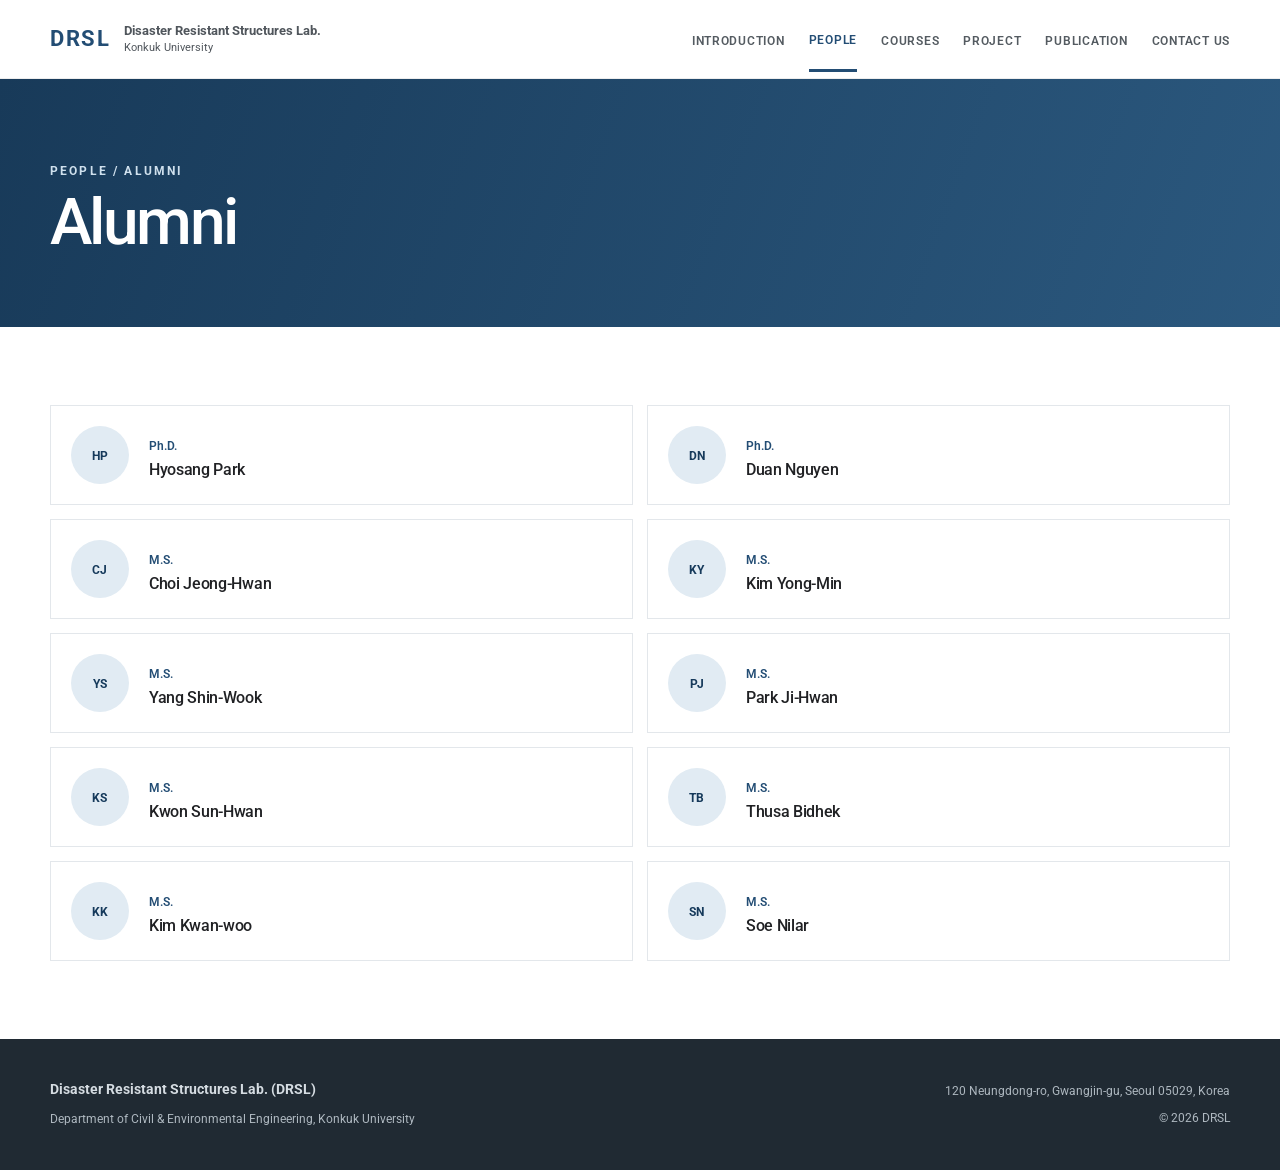
==== alumni.html @ 5cb022e9 "Add files via upload" ====
<!doctype html>
<html lang="en">
<head>
  <meta charset="utf-8">
  <meta name="viewport" content="width=device-width, initial-scale=1">
  <meta name="description" content="Disaster Resistant Structures Lab., Konkuk University">
  <title>Alumni | DRSL</title>
  <link rel="preconnect" href="https://fonts.googleapis.com">
  <link rel="preconnect" href="https://fonts.gstatic.com" crossorigin>
  <link href="https://fonts.googleapis.com/css2?family=Noto+Sans+KR:wght@400;500;600;700&family=Roboto:wght@400;500;700&display=swap" rel="stylesheet">
  <link rel="stylesheet" href="styles.css">
</head>
<body data-page="people">

<header class="site-header">
  <div class="header-inner">
    <a class="brand" href="index.html">
      <span class="brand-mark">DRSL</span>
      <span class="brand-copy">
        <strong>Disaster Resistant Structures Lab.</strong>
        <small>Konkuk University</small>
      </span>
    </a>
    <button class="nav-toggle" type="button" aria-expanded="false" aria-label="Toggle navigation">
      <span></span><span></span><span></span>
    </button>
    <nav class="site-nav">
      <a href="index.html" data-page="introduction">INTRODUCTION</a>
      <div class="nav-group">
        <a href="people.html" data-page="people">PEOPLE</a>
        <div class="dropdown">
          <a href="professor.html">Professor</a>
          <a href="lab-members.html">Lab Members</a>
          <a href="alumni.html">Alumni</a>
        </div>
      </div>
      <a href="courses.html" data-page="courses">COURSES</a>
      <a href="project.html" data-page="project">PROJECT</a>
      <a href="publication.html" data-page="publication">PUBLICATION</a>
      <a href="contact.html" data-page="contact">CONTACT US</a>
    </nav>
  </div>
</header>

<main>

<section class="subhero">
  <div class="container">
    <p class="eyebrow">PEOPLE / ALUMNI</p>
    <h1>Alumni</h1>
    
  </div>
</section>

<section class="section">
  <div class="container alumni-grid">
    
<article class="alumni-card">
  <div class="avatar">HP</div>
  <div><span>Ph.D.</span><h2>Hyosang Park</h2></div>
</article>
<article class="alumni-card">
  <div class="avatar">DN</div>
  <div><span>Ph.D.</span><h2>Duan Nguyen</h2></div>
</article>
<article class="alumni-card">
  <div class="avatar">CJ</div>
  <div><span>M.S.</span><h2>Choi Jeong-Hwan</h2></div>
</article>
<article class="alumni-card">
  <div class="avatar">KY</div>
  <div><span>M.S.</span><h2>Kim Yong-Min</h2></div>
</article>
<article class="alumni-card">
  <div class="avatar">YS</div>
  <div><span>M.S.</span><h2>Yang Shin-Wook</h2></div>
</article>
<article class="alumni-card">
  <div class="avatar">PJ</div>
  <div><span>M.S.</span><h2>Park Ji-Hwan</h2></div>
</article>
<article class="alumni-card">
  <div class="avatar">KS</div>
  <div><span>M.S.</span><h2>Kwon Sun-Hwan</h2></div>
</article>
<article class="alumni-card">
  <div class="avatar">TB</div>
  <div><span>M.S.</span><h2>Thusa Bidhek</h2></div>
</article>
<article class="alumni-card">
  <div class="avatar">KK</div>
  <div><span>M.S.</span><h2>Kim Kwan-woo</h2></div>
</article>
<article class="alumni-card">
  <div class="avatar">SN</div>
  <div><span>M.S.</span><h2>Soe Nilar</h2></div>
</article>
  </div>
</section>

</main>

<footer class="site-footer">
  <div class="container footer-grid">
    <div>
      <strong>Disaster Resistant Structures Lab. (DRSL)</strong>
      <p>Department of Civil &amp; Environmental Engineering, Konkuk University</p>
    </div>
    <div class="footer-right">
      <p>120 Neungdong-ro, Gwangjin-gu, Seoul 05029, Korea</p>
      <p>© <span id="year"></span> DRSL</p>
    </div>
  </div>
</footer>

<script src="script.js"></script>
</body>
</html>
---- styles.css ----
:root {
  --ink:#202124;
  --muted:#697077;
  --blue:#234d74;
  --blue2:#163a5b;
  --line:#e3e7eb;
  --soft:#f5f7f9;
  --paper:#fff;
  --max:1180px;
  --narrow:900px;
}
*{box-sizing:border-box}
html{scroll-behavior:smooth}
body{margin:0;font-family:Roboto,"Noto Sans KR",Arial,sans-serif;color:var(--ink);background:#fff;line-height:1.7;-webkit-font-smoothing:antialiased}
a{color:inherit;text-decoration:none}
img{max-width:100%;display:block}
.container{width:min(calc(100% - 40px),var(--max));margin:auto}
.content-narrow{max-width:var(--narrow)}
.site-header{position:sticky;top:0;z-index:50;background:rgba(255,255,255,.97);border-bottom:1px solid rgba(0,0,0,.07);backdrop-filter:blur(9px)}
.header-inner{width:min(calc(100% - 40px),var(--max));min-height:78px;margin:auto;display:flex;align-items:center;justify-content:space-between;gap:24px}
.brand{display:flex;align-items:center;gap:13px;min-width:190px}
.brand-mark{font-size:1.35rem;font-weight:700;letter-spacing:.08em;color:var(--blue)}
.brand-copy{display:flex;flex-direction:column;line-height:1.25;font-size:.72rem;color:#50565c}
.brand-copy strong{font-size:.8rem}
.brand-copy small{font-size:.69rem;margin-top:2px}
.site-nav{display:flex;align-items:center;gap:24px}
.site-nav>a,.nav-group>a{font-size:.77rem;font-weight:600;letter-spacing:.06em;color:#545b61;padding:29px 0 25px;position:relative;white-space:nowrap}
.site-nav>a:after,.nav-group>a:after{content:"";position:absolute;height:3px;background:var(--blue);left:0;right:0;bottom:0;transform:scaleX(0);transition:.18s}
.site-nav>a:hover:after,.nav-group>a:hover:after,.site-nav>a.active:after,.nav-group>a.active:after{transform:scaleX(1)}
.site-nav>a.active,.nav-group>a.active{color:var(--blue)}
.nav-group{position:relative}
.dropdown{position:absolute;top:68px;left:-20px;min-width:180px;background:#fff;border:1px solid var(--line);box-shadow:0 12px 28px rgba(0,0,0,.08);padding:8px;opacity:0;visibility:hidden;transform:translateY(-6px);transition:.18s}
.nav-group:hover .dropdown,.nav-group:focus-within .dropdown{opacity:1;visibility:visible;transform:none}
.dropdown a{display:block;padding:10px 12px;font-size:.85rem;color:#4f565c}
.dropdown a:hover{background:var(--soft);color:var(--blue)}
.nav-toggle{display:none;width:42px;height:42px;padding:9px;border:0;background:transparent}
.nav-toggle span{display:block;height:2px;background:#222;margin:5px 0}

.hero{min-height:480px;position:relative;display:grid;align-items:center;color:#fff;background:
linear-gradient(105deg,rgba(13,27,41,.91),rgba(13,27,41,.36)),
url("https://lh3.googleusercontent.com/sitesv/[base64]w1280") center/cover no-repeat}
.hero-inner{position:relative;z-index:2;padding:92px 0}
.eyebrow,.section-label{margin:0 0 10px;font-size:.75rem;font-weight:700;letter-spacing:.18em;color:var(--blue)}
.hero .eyebrow{color:#d9e7f4}
.hero h1{font-weight:500;font-size:clamp(2.4rem,5vw,4.6rem);line-height:1.1;letter-spacing:-.04em;margin:0;max-width:950px}
.hero-lead{max-width:700px;margin:22px 0 0;color:rgba(255,255,255,.86);font-size:1.05rem}

.subhero{background:linear-gradient(110deg,#183a59,#2b587e);color:#fff;padding:82px 0 72px}
.subhero .eyebrow{color:#cfe0ed}
.subhero h1{font-size:clamp(2.3rem,5vw,4.4rem);font-weight:500;letter-spacing:-.04em;line-height:1;margin:0}
.subhero-intro{max-width:760px;margin:20px 0 0;color:rgba(255,255,255,.82)}

.section{padding:78px 0}
.section.soft{background:var(--soft)}
.section h2{font-size:clamp(1.6rem,2.2vw,2.2rem);line-height:1.25;letter-spacing:-.02em;font-weight:500;margin:0 0 26px}
.section p{color:#42484e}
.visual-grid{display:grid;grid-template-columns:1fr 1fr;gap:22px;margin-top:48px}
.photo-panel{min-height:310px;margin:0;background:#ddd center/cover no-repeat;position:relative;overflow:hidden}
.photo-a{background-image:linear-gradient(rgba(0,0,0,.07),rgba(0,0,0,.2)),url("https://lh3.googleusercontent.com/sitesv/[base64]w1280")}
.photo-b{background-image:linear-gradient(rgba(0,0,0,.05),rgba(0,0,0,.2)),url("https://lh3.googleusercontent.com/sitesv/[base64]w1280")}
.photo-panel figcaption{position:absolute;left:18px;bottom:15px;color:#fff;font-size:.86rem;background:rgba(0,0,0,.48);padding:6px 10px}
.topic-list{border-top:1px solid var(--line)}
.topic-list article{display:grid;grid-template-columns:70px 1fr;gap:15px;padding:24px 0;border-bottom:1px solid var(--line)}
.topic-list article>span{font-size:.77rem;color:#9aa0a6}
.topic-list h3{font:600 1rem "Noto Sans KR",sans-serif;margin:0 0 2px}
.topic-list p{margin:0;color:var(--muted)}
.quick-grid{display:grid;grid-template-columns:repeat(3,1fr);gap:18px}
.quick-card{border:1px solid var(--line);padding:28px;min-height:170px;display:flex;flex-direction:column;transition:.2s}
.quick-card:hover{transform:translateY(-3px);box-shadow:0 12px 30px rgba(0,0,0,.07);border-color:#c9d3dc}
.quick-card span{color:var(--muted);font-size:.82rem}
.quick-card strong{font-size:1.25rem;margin-top:9px}
.quick-card b{margin-top:auto;color:var(--blue);font-size:1.2rem}

.card-grid{display:grid;gap:22px}.card-grid.three{grid-template-columns:repeat(3,1fr)}
.person-nav-card{border:1px solid var(--line);padding:34px;min-height:360px}
.person-nav-card h2{margin-top:25px;margin-bottom:8px}.person-nav-card p{color:var(--muted)}
.person-nav-card span{display:block;margin-top:30px;color:var(--blue);font-weight:500}
.avatar{width:76px;height:76px;border-radius:50%;display:grid;place-items:center;background:#e1ebf3;color:var(--blue2);font-weight:700;font-size:1.05rem;letter-spacing:.03em}
.avatar.large{width:110px;height:110px;font-size:1.3rem}.avatar.xl{width:170px;height:170px;font-size:2rem;margin-bottom:25px}

.profile-layout{display:grid;grid-template-columns:350px 1fr;gap:70px;align-items:start}
.profile-card{position:sticky;top:110px}.profile-card h2{margin-bottom:8px}.profile-card p{color:var(--muted)}
.contact-list{margin:28px 0 0}.contact-list div{padding:11px 0;border-top:1px solid var(--line)}.contact-list dt{font-size:.72rem;text-transform:uppercase;letter-spacing:.08em;color:var(--muted)}.contact-list dd{margin:3px 0 0}.contact-list a{color:var(--blue)}
.content-block{margin-bottom:55px}.timeline,.clean-list{padding:0;margin:0;list-style:none}.timeline li{display:grid;grid-template-columns:135px 1fr;gap:20px;padding:14px 0;border-bottom:1px solid var(--line)}.timeline strong{font-size:.88rem;color:var(--blue)}
.clean-list li{padding:10px 0 10px 18px;position:relative;border-bottom:1px solid var(--line)}.clean-list li:before{content:"";width:5px;height:5px;border-radius:50%;background:var(--blue);position:absolute;left:0;top:21px}.clean-list.large li{padding-top:16px;padding-bottom:16px}

.member-grid{display:grid;grid-template-columns:repeat(3,1fr);gap:18px}
.member-card{border:1px solid var(--line);padding:27px;min-height:225px}.member-role{font-size:.76rem;text-transform:uppercase;letter-spacing:.07em;color:var(--blue)!important;margin:20px 0 4px}.member-card h2{font-size:1.15rem;margin:0 0 9px}.member-card a{font-size:.87rem;color:var(--muted);overflow-wrap:anywhere}
.staff-box{margin-top:50px;padding-top:35px;border-top:1px solid var(--line)}
.alumni-grid{display:grid;grid-template-columns:repeat(2,1fr);gap:14px}
.alumni-card{display:flex;align-items:center;gap:20px;border:1px solid var(--line);padding:20px}.alumni-card .avatar{width:58px;height:58px;font-size:.78rem}.alumni-card span{font-size:.76rem;color:var(--blue);font-weight:600}.alumni-card h2{font-size:1rem;margin:2px 0 0}

.two-col{display:grid;grid-template-columns:1fr 1fr;gap:25px}.course-box{border:1px solid var(--line);padding:38px}.big-number{display:block;color:#b8c4ce;font-size:2.6rem;line-height:1;margin-bottom:28px;font-weight:300}
.project-list{border-top:1px solid var(--line)}.project-list article{display:grid;grid-template-columns:150px 1fr;gap:28px;padding:22px 0;border-bottom:1px solid var(--line)}.project-list span{font-size:.82rem;color:var(--blue);font-weight:600}.project-list h3{font-size:1rem;font-weight:500;margin:0;line-height:1.6}.note{margin-top:28px;padding:18px 20px;background:#fff;border-left:3px solid var(--blue);font-size:.9rem}

.pub-toolbar{display:flex;justify-content:space-between;align-items:flex-end;gap:30px;margin-bottom:32px}.pub-toolbar h2{margin-bottom:0}
.search-box{display:flex;flex-direction:column;gap:6px;min-width:330px}.search-box span{font-size:.72rem;letter-spacing:.08em;text-transform:uppercase;color:var(--muted)}.search-box input{font:inherit;border:1px solid #cdd3d9;padding:11px 12px;outline:none}.search-box input:focus{border-color:var(--blue);box-shadow:0 0 0 2px rgba(35,77,116,.08)}
.publication-item{display:grid;grid-template-columns:75px 1fr;gap:22px;padding:23px 0;border-top:1px solid var(--line)}.publication-item:last-child{border-bottom:1px solid var(--line)}.publication-year{font-weight:600;color:var(--blue)}.publication-item p{margin:0}.data-note{margin-top:42px;background:var(--soft);padding:25px}.data-note h3{margin:0 0 7px}.data-note p{margin:0}.data-note code{background:#e9edf0;padding:2px 5px}

.contact-layout{display:grid;grid-template-columns:.85fr 1.15fr;gap:60px}.roomy div{padding:15px 0}.recruit-box{margin-top:30px;padding:22px;background:var(--soft);border-left:3px solid var(--blue)}.recruit-box p{margin-bottom:0}.map-card{min-height:500px;background:var(--soft)}.map-card iframe{width:100%;height:100%;min-height:500px;border:0}

.site-footer{background:#202a33;color:#d5dce2;padding:36px 0}.footer-grid{display:flex;justify-content:space-between;gap:30px}.site-footer strong{font-size:.9rem}.site-footer p{font-size:.78rem;color:#aeb8c0;margin:5px 0}.footer-right{text-align:right}

@media(max-width:980px){
  .brand-copy{display:none}.site-nav{gap:15px}.site-nav>a,.nav-group>a{font-size:.7rem}
  .profile-layout{grid-template-columns:290px 1fr;gap:40px}
}
@media(max-width:820px){
  .nav-toggle{display:block}.site-nav{display:none;position:absolute;top:78px;left:0;right:0;background:#fff;border-bottom:1px solid var(--line);padding:10px 20px 20px;flex-direction:column;align-items:stretch;gap:0}.site-nav.open{display:flex}
  .site-nav>a,.nav-group>a{display:block;padding:12px 0;font-size:.78rem}.site-nav>a:after,.nav-group>a:after{bottom:4px}.nav-group{width:100%}.dropdown{position:static;opacity:1;visibility:visible;transform:none;box-shadow:none;border:0;border-left:2px solid var(--line);margin:0 0 6px 6px;padding:2px 0 2px 10px}
  .hero{min-height:400px}.visual-grid,.card-grid.three,.quick-grid,.member-grid,.two-col,.contact-layout{grid-template-columns:1fr}.profile-layout{grid-template-columns:1fr}.profile-card{position:static}.alumni-grid{grid-template-columns:1fr}.pub-toolbar{align-items:stretch;flex-direction:column}.search-box{min-width:0}.map-card,.map-card iframe{min-height:380px}
}
@media(max-width:540px){
  .container,.header-inner{width:min(calc(100% - 28px),var(--max))}.section{padding:58px 0}.subhero{padding:60px 0 52px}.hero-inner{padding:70px 0}.hero h1 br{display:none}
  .timeline li,.project-list article,.publication-item{grid-template-columns:1fr;gap:5px}.visual-grid{gap:12px}.photo-panel{min-height:230px}.footer-grid{flex-direction:column}.footer-right{text-align:left}.person-nav-card{min-height:0}
}
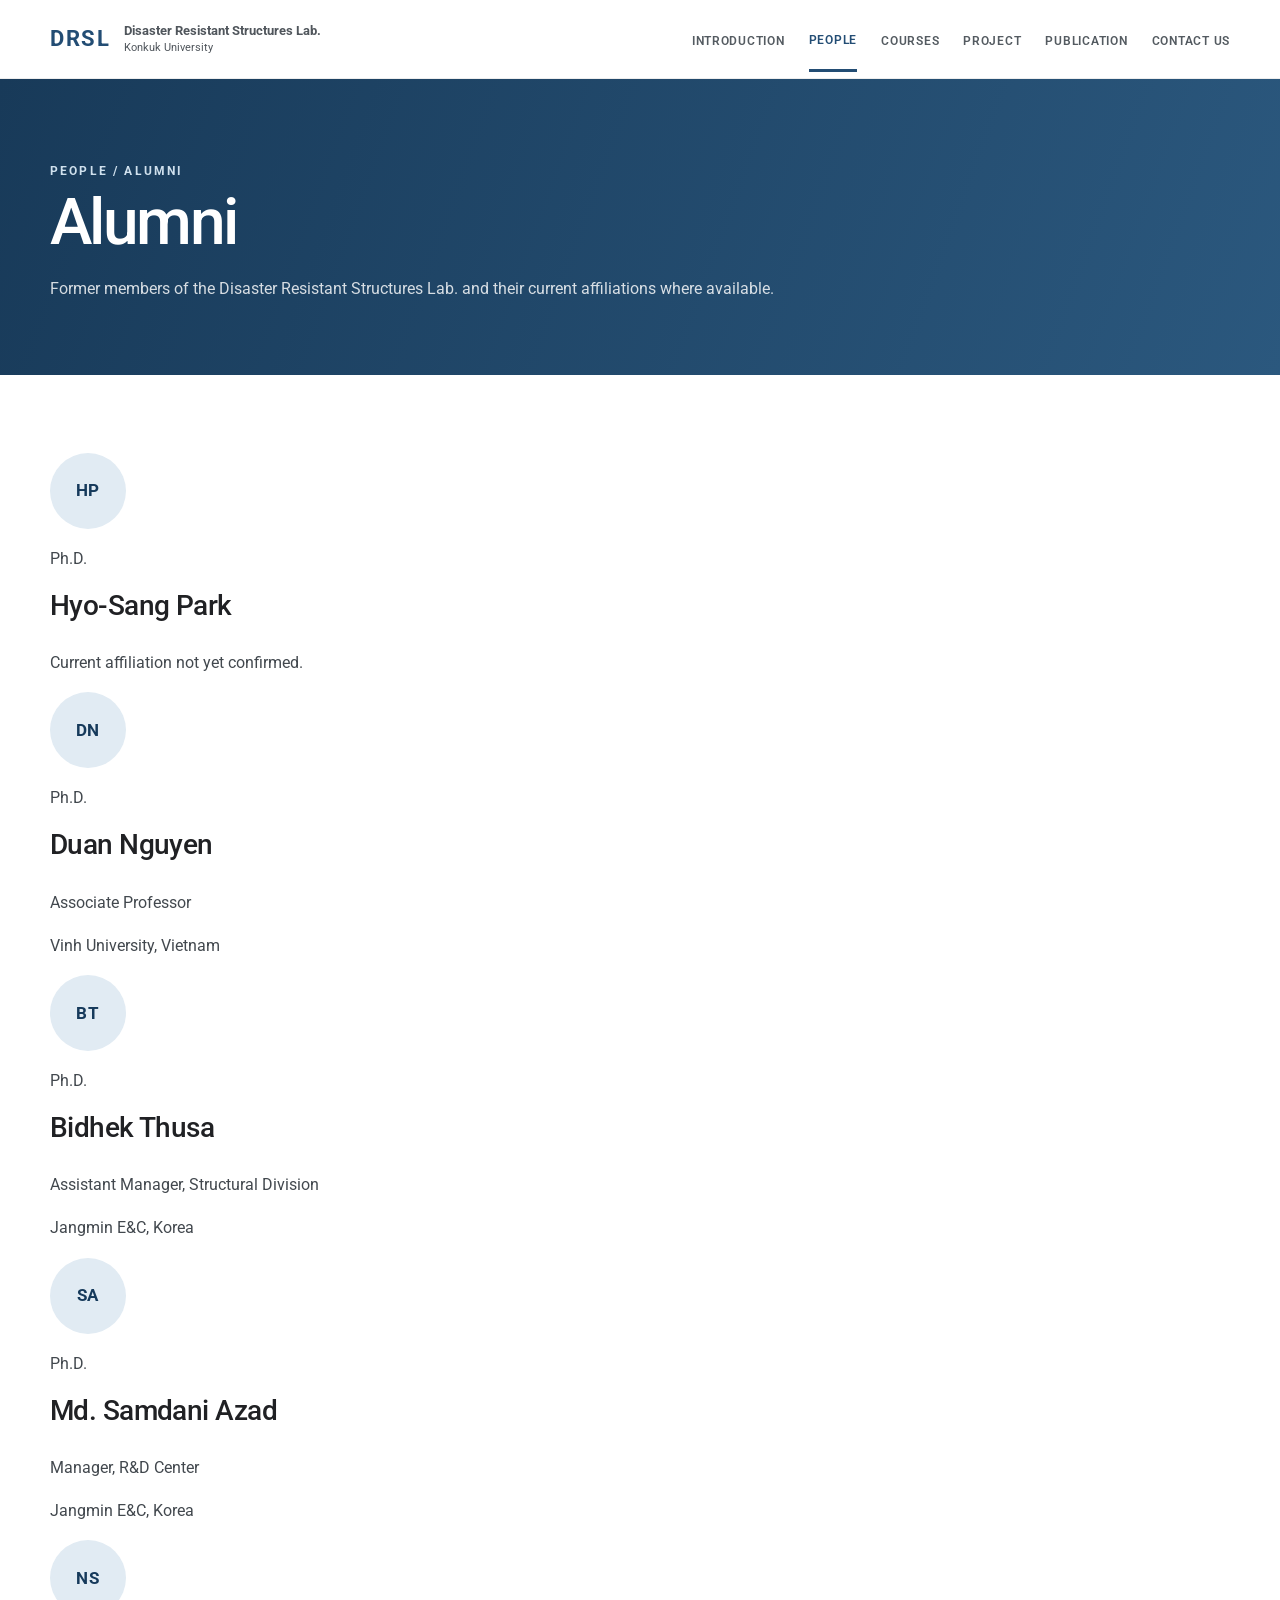
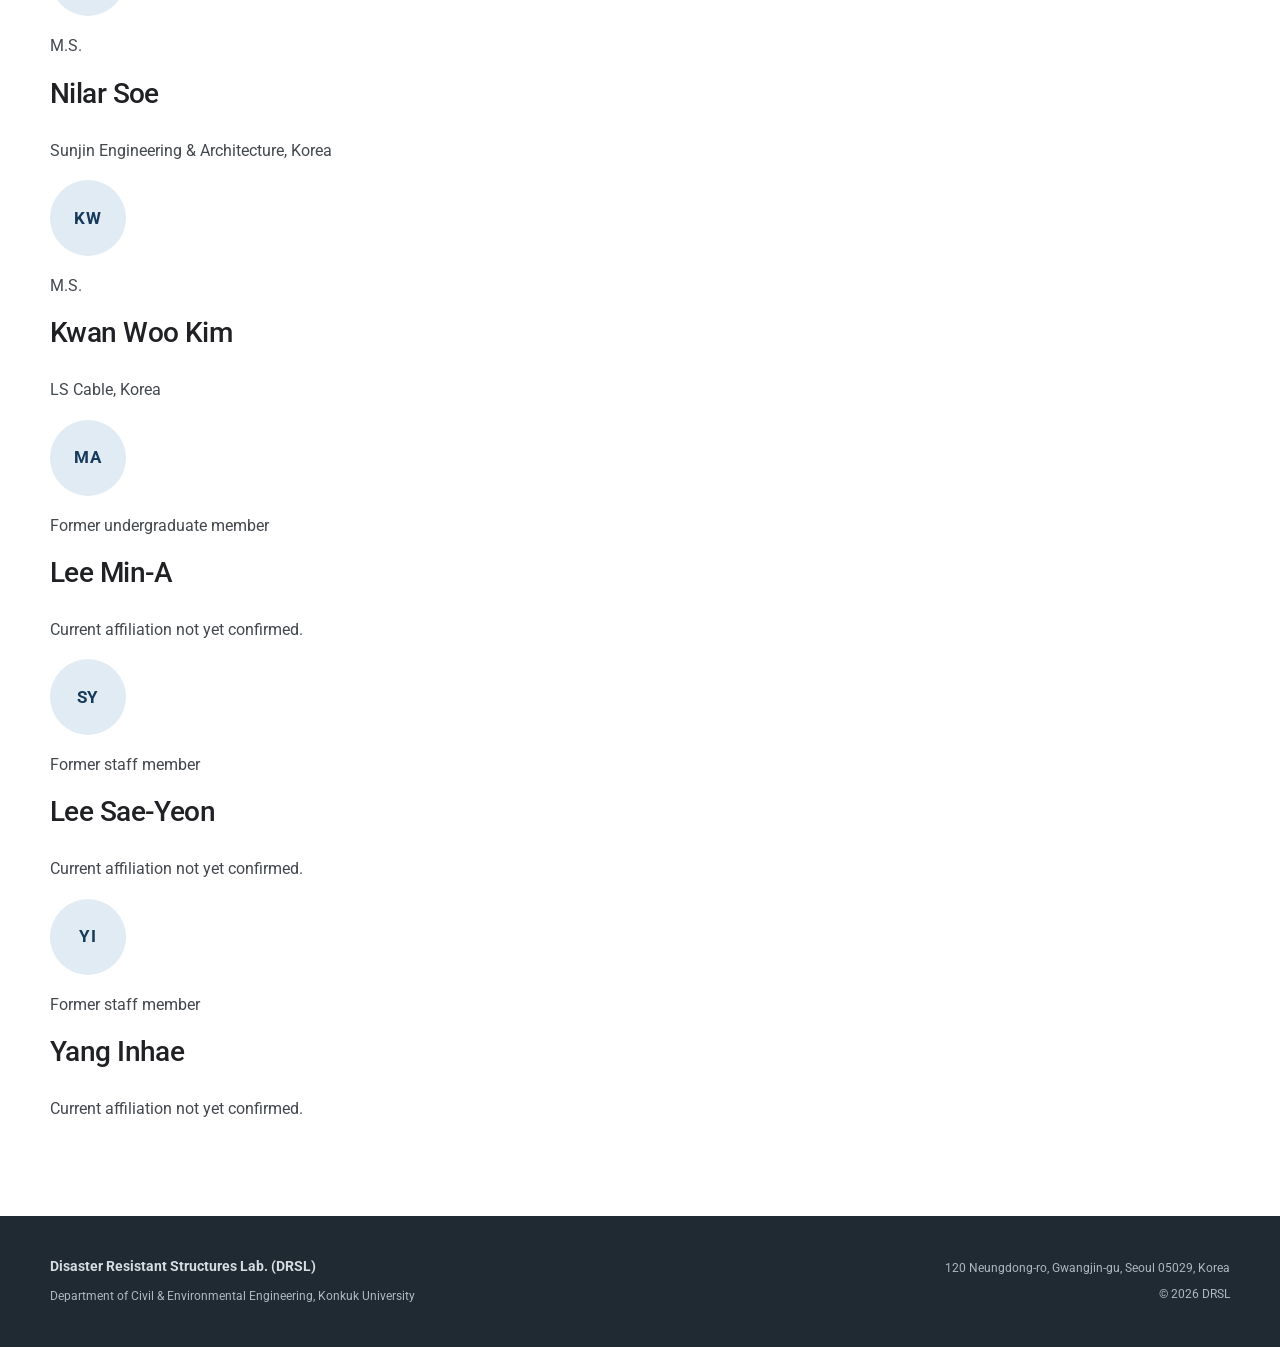
==== commit 58c08480: "Add files via upload" ====
--- a/alumni.html
+++ b/alumni.html
@@ -48,53 +48,97 @@
   <div class="container">
     <p class="eyebrow">PEOPLE / ALUMNI</p>
     <h1>Alumni</h1>
-    
+    <p class="subhero-intro">Former members of the Disaster Resistant Structures Lab. and their current affiliations where available.</p>
   </div>
 </section>
 
 <section class="section">
-  <div class="container alumni-grid">
-    
-<article class="alumni-card">
-  <div class="avatar">HP</div>
-  <div><span>Ph.D.</span><h2>Hyosang Park</h2></div>
-</article>
-<article class="alumni-card">
-  <div class="avatar">DN</div>
-  <div><span>Ph.D.</span><h2>Duan Nguyen</h2></div>
-</article>
-<article class="alumni-card">
-  <div class="avatar">CJ</div>
-  <div><span>M.S.</span><h2>Choi Jeong-Hwan</h2></div>
-</article>
-<article class="alumni-card">
-  <div class="avatar">KY</div>
-  <div><span>M.S.</span><h2>Kim Yong-Min</h2></div>
-</article>
-<article class="alumni-card">
-  <div class="avatar">YS</div>
-  <div><span>M.S.</span><h2>Yang Shin-Wook</h2></div>
-</article>
-<article class="alumni-card">
-  <div class="avatar">PJ</div>
-  <div><span>M.S.</span><h2>Park Ji-Hwan</h2></div>
-</article>
-<article class="alumni-card">
-  <div class="avatar">KS</div>
-  <div><span>M.S.</span><h2>Kwon Sun-Hwan</h2></div>
-</article>
-<article class="alumni-card">
-  <div class="avatar">TB</div>
-  <div><span>M.S.</span><h2>Thusa Bidhek</h2></div>
-</article>
-<article class="alumni-card">
-  <div class="avatar">KK</div>
-  <div><span>M.S.</span><h2>Kim Kwan-woo</h2></div>
-</article>
-<article class="alumni-card">
-  <div class="avatar">SN</div>
-  <div><span>M.S.</span><h2>Soe Nilar</h2></div>
-</article>
+  <div class="container alumni-profile-grid">
+
+    <article class="alumni-profile-card">
+      <div class="avatar">HP</div>
+      <div>
+        <p class="alumni-degree">Ph.D.</p>
+        <h2>Hyo-Sang Park</h2>
+        <p class="alumni-affiliation">Current affiliation not yet confirmed.</p>
+      </div>
+    </article>
+
+    <article class="alumni-profile-card">
+      <div class="avatar">DN</div>
+      <div>
+        <p class="alumni-degree">Ph.D.</p>
+        <h2>Duan Nguyen</h2>
+        <p class="alumni-position">Associate Professor</p>
+        <p class="alumni-affiliation">Vinh University, Vietnam</p>
+      </div>
+    </article>
+
+    <article class="alumni-profile-card">
+      <div class="avatar">BT</div>
+      <div>
+        <p class="alumni-degree">Ph.D.</p>
+        <h2>Bidhek Thusa</h2>
+        <p class="alumni-position">Assistant Manager, Structural Division</p>
+        <p class="alumni-affiliation">Jangmin E&amp;C, Korea</p>
+      </div>
+    </article>
+
+    <article class="alumni-profile-card">
+      <div class="avatar">SA</div>
+      <div>
+        <p class="alumni-degree">Ph.D.</p>
+        <h2>Md. Samdani Azad</h2>
+        <p class="alumni-position">Manager, R&amp;D Center</p>
+        <p class="alumni-affiliation">Jangmin E&amp;C, Korea</p>
+      </div>
+    </article>
+
+    <article class="alumni-profile-card">
+      <div class="avatar">NS</div>
+      <div>
+        <p class="alumni-degree">M.S.</p>
+        <h2>Nilar Soe</h2>
+        <p class="alumni-affiliation">Sunjin Engineering &amp; Architecture, Korea</p>
+      </div>
+    </article>
+
+    <article class="alumni-profile-card">
+      <div class="avatar">KW</div>
+      <div>
+        <p class="alumni-degree">M.S.</p>
+        <h2>Kwan Woo Kim</h2>
+        <p class="alumni-affiliation">LS Cable, Korea</p>
+      </div>
+    </article>
+
+    <article class="alumni-profile-card">
+      <div class="avatar">MA</div>
+      <div>
+        <p class="alumni-degree">Former undergraduate member</p>
+        <h2>Lee Min-A</h2>
+        <p class="alumni-affiliation">Current affiliation not yet confirmed.</p>
+      </div>
+    </article>
+
+    <article class="alumni-profile-card">
+      <div class="avatar">SY</div>
+      <div>
+        <p class="alumni-degree">Former staff member</p>
+        <h2>Lee Sae-Yeon</h2>
+        <p class="alumni-affiliation">Current affiliation not yet confirmed.</p>
+      </div>
+    </article>
+
+    <article class="alumni-profile-card">
+      <div class="avatar">YI</div>
+      <div>
+        <p class="alumni-degree">Former staff member</p>
+        <h2>Yang Inhae</h2>
+        <p class="alumni-affiliation">Current affiliation not yet confirmed.</p>
+      </div>
+    </article>
+
   </div>
 </section>
 
--- a/styles.css
+++ b/styles.css
@@ -115,3 +115,18 @@
   .container,.header-inner{width:min(calc(100% - 28px),var(--max))}.section{padding:58px 0}.subhero{padding:60px 0 52px}.hero-inner{padding:70px 0}.hero h1 br{display:none}
   .timeline li,.project-list article,.publication-item{grid-template-columns:1fr;gap:5px}.visual-grid{gap:12px}.photo-panel{min-height:230px}.footer-grid{flex-direction:column}.footer-right{text-align:left}.person-nav-card{min-height:0}
 }
+
+
+.completed-project-list{border-top:1px solid var(--line)}
+.completed-project{display:grid;grid-template-columns:145px 1fr;gap:28px;padding:24px 0;border-bottom:1px solid var(--line)}
+.project-date{font-size:.82rem;font-weight:600;color:var(--blue);padding-top:2px}
+.project-copy h3{font:600 1rem "Noto Sans KR",sans-serif;line-height:1.55;margin:0 0 5px}
+.project-copy p{margin:0}
+.project-en{font-size:.95rem;color:#3f464d!important}
+.project-agency{font-size:.86rem;color:var(--muted)!important;margin-top:5px!important}
+.detail-link{display:inline-block;margin-top:8px;font-size:.82rem;font-weight:600;color:var(--blue);border-bottom:1px solid rgba(35,77,116,.35)}
+.detail-link:hover{border-bottom-color:var(--blue)}
+@media(max-width:540px){.completed-project{grid-template-columns:1fr;gap:6px}}
+
+.publication-link{display:inline-block;margin-top:8px;font-size:.78rem;font-weight:600;letter-spacing:.03em;color:var(--blue);border-bottom:1px solid rgba(35,77,116,.35)}
+.publication-link:hover{border-bottom-color:var(--blue)}
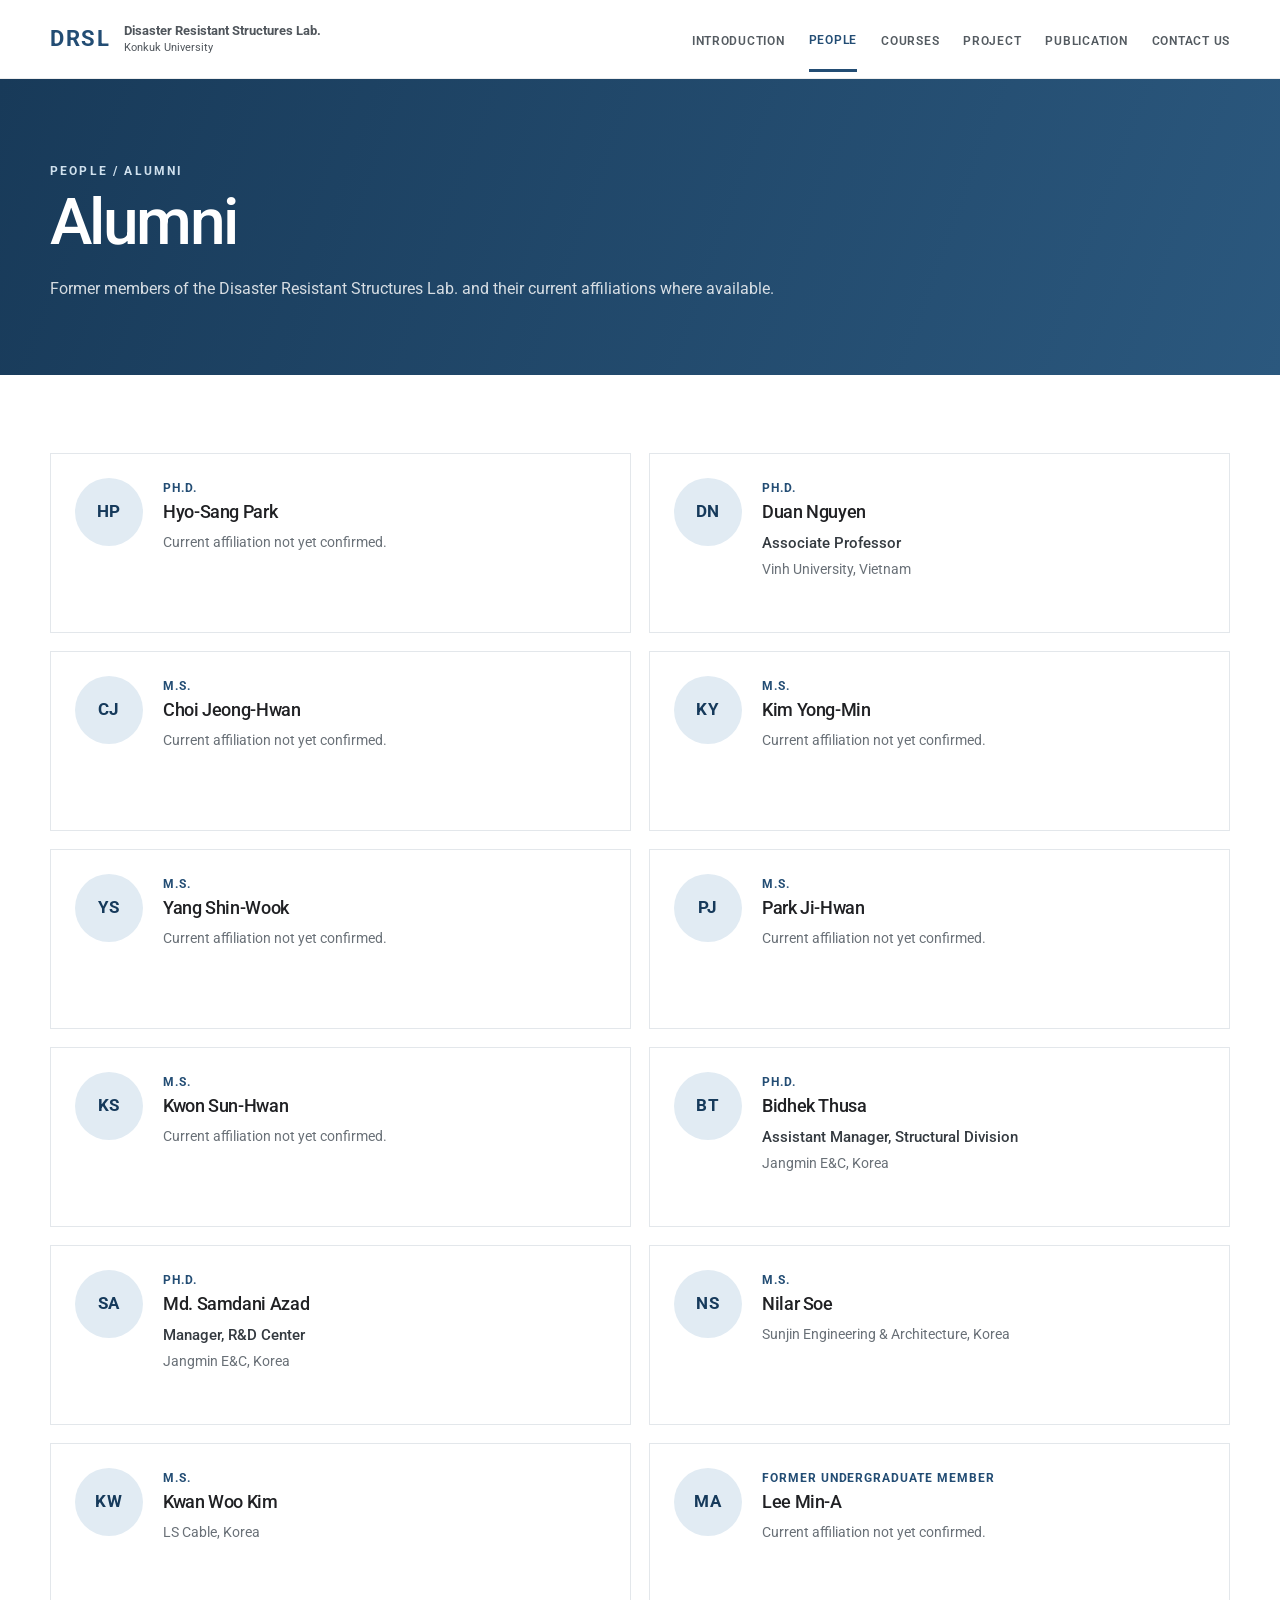
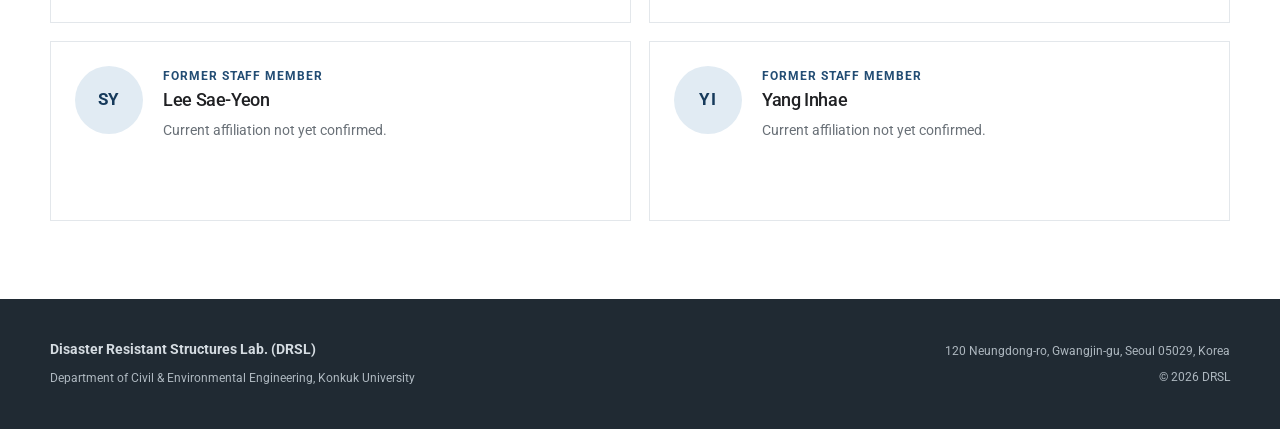
==== commit 29a29686: "Add files via upload" ====
--- a/alumni.html
+++ b/alumni.html
@@ -75,6 +75,52 @@
     </article>
 
     <article class="alumni-profile-card">
+      <div class="avatar">CJ</div>
+      <div>
+        <p class="alumni-degree">M.S.</p>
+        <h2>Choi Jeong-Hwan</h2>
+        <p class="alumni-affiliation">Current affiliation not yet confirmed.</p>
+      </div>
+    </article>
+
+    <article class="alumni-profile-card">
+      <div class="avatar">KY</div>
+      <div>
+        <p class="alumni-degree">M.S.</p>
+        <h2>Kim Yong-Min</h2>
+        <p class="alumni-affiliation">Current affiliation not yet confirmed.</p>
+      </div>
+    </article>
+
+    <article class="alumni-profile-card">
+      <div class="avatar">YS</div>
+      <div>
+        <p class="alumni-degree">M.S.</p>
+        <h2>Yang Shin-Wook</h2>
+        <p class="alumni-affiliation">Current affiliation not yet confirmed.</p>
+      </div>
+    </article>
+
+    <article class="alumni-profile-card">
+      <div class="avatar">PJ</div>
+      <div>
+        <p class="alumni-degree">M.S.</p>
+        <h2>Park Ji-Hwan</h2>
+        <p class="alumni-affiliation">Current affiliation not yet confirmed.</p>
+      </div>
+    </article>
+
+    <article class="alumni-profile-card">
+      <div class="avatar">KS</div>
+      <div>
+        <p class="alumni-degree">M.S.</p>
+        <h2>Kwon Sun-Hwan</h2>
+        <p class="alumni-affiliation">Current affiliation not yet confirmed.</p>
+      </div>
+    </article>
+
+
+    <article class="alumni-profile-card">
       <div class="avatar">BT</div>
       <div>
         <p class="alumni-degree">Ph.D.</p>
--- a/styles.css
+++ b/styles.css
@@ -117,16 +117,13 @@
 }
 
 
-.completed-project-list{border-top:1px solid var(--line)}
-.completed-project{display:grid;grid-template-columns:145px 1fr;gap:28px;padding:24px 0;border-bottom:1px solid var(--line)}
-.project-date{font-size:.82rem;font-weight:600;color:var(--blue);padding-top:2px}
-.project-copy h3{font:600 1rem "Noto Sans KR",sans-serif;line-height:1.55;margin:0 0 5px}
-.project-copy p{margin:0}
-.project-en{font-size:.95rem;color:#3f464d!important}
-.project-agency{font-size:.86rem;color:var(--muted)!important;margin-top:5px!important}
-.detail-link{display:inline-block;margin-top:8px;font-size:.82rem;font-weight:600;color:var(--blue);border-bottom:1px solid rgba(35,77,116,.35)}
-.detail-link:hover{border-bottom-color:var(--blue)}
-@media(max-width:540px){.completed-project{grid-template-columns:1fr;gap:6px}}
-
-.publication-link{display:inline-block;margin-top:8px;font-size:.78rem;font-weight:600;letter-spacing:.03em;color:var(--blue);border-bottom:1px solid rgba(35,77,116,.35)}
-.publication-link:hover{border-bottom-color:var(--blue)}
+.alumni-profile-grid{display:grid;grid-template-columns:repeat(2,minmax(0,1fr));gap:18px}
+.alumni-profile-card{display:flex;gap:20px;align-items:flex-start;border:1px solid var(--line);padding:24px;min-height:180px}
+.alumni-profile-card .avatar{flex:0 0 auto;width:68px;height:68px}
+.alumni-profile-card h2{font-size:1.12rem;margin:3px 0 8px}
+.alumni-degree{margin:0!important;font-size:.74rem!important;font-weight:700;letter-spacing:.08em;text-transform:uppercase;color:var(--blue)!important}
+.alumni-position{margin:0!important;font-size:.92rem!important;font-weight:500;color:#343a40!important}
+.alumni-affiliation{margin:2px 0 0!important;font-size:.9rem!important;color:var(--muted)!important}
+.empty-state{padding:34px;border:1px solid var(--line);background:var(--soft)}
+.empty-state h2{margin-bottom:10px}
+@media(max-width:760px){.alumni-profile-grid{grid-template-columns:1fr}}
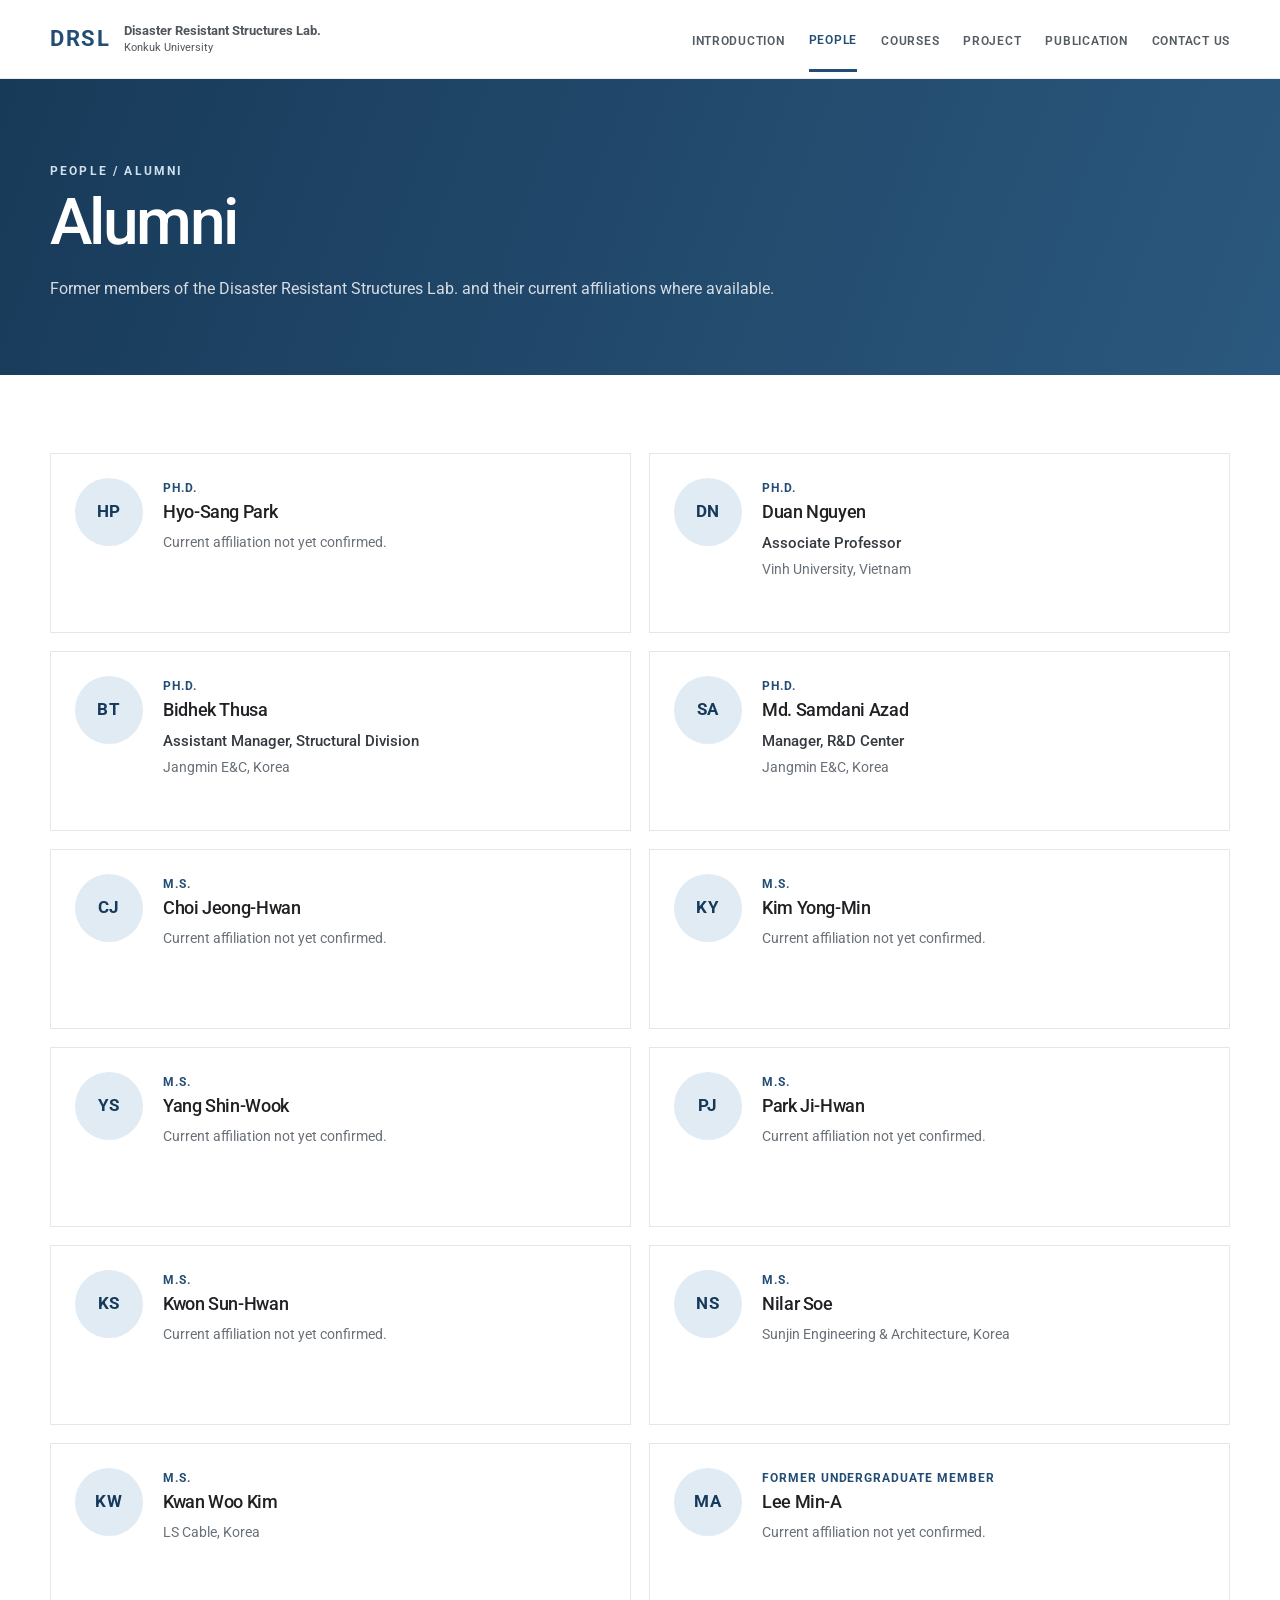
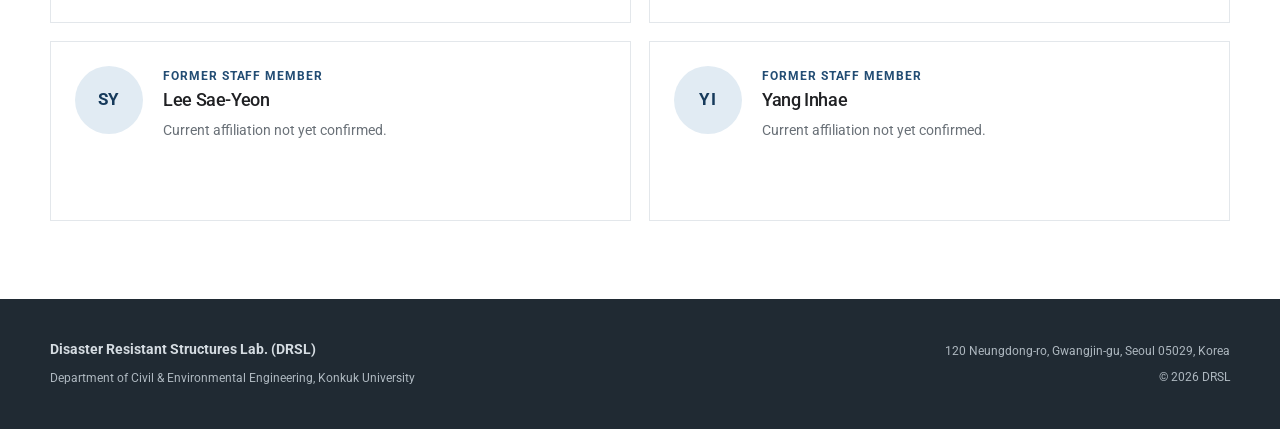
==== commit 2e0abd99: "Add files via upload" ====
--- a/alumni.html
+++ b/alumni.html
@@ -55,7 +55,7 @@
 <section class="section">
   <div class="container alumni-profile-grid">
 
-    <article class="alumni-profile-card">
+<article class="alumni-profile-card">
       <div class="avatar">HP</div>
       <div>
         <p class="alumni-degree">Ph.D.</p>
@@ -64,7 +64,7 @@
       </div>
     </article>
 
-    <article class="alumni-profile-card">
+<article class="alumni-profile-card">
       <div class="avatar">DN</div>
       <div>
         <p class="alumni-degree">Ph.D.</p>
@@ -74,53 +74,7 @@
       </div>
     </article>
 
-    <article class="alumni-profile-card">
-      <div class="avatar">CJ</div>
-      <div>
-        <p class="alumni-degree">M.S.</p>
-        <h2>Choi Jeong-Hwan</h2>
-        <p class="alumni-affiliation">Current affiliation not yet confirmed.</p>
-      </div>
-    </article>
-
-    <article class="alumni-profile-card">
-      <div class="avatar">KY</div>
-      <div>
-        <p class="alumni-degree">M.S.</p>
-        <h2>Kim Yong-Min</h2>
-        <p class="alumni-affiliation">Current affiliation not yet confirmed.</p>
-      </div>
-    </article>
-
-    <article class="alumni-profile-card">
-      <div class="avatar">YS</div>
-      <div>
-        <p class="alumni-degree">M.S.</p>
-        <h2>Yang Shin-Wook</h2>
-        <p class="alumni-affiliation">Current affiliation not yet confirmed.</p>
-      </div>
-    </article>
-
-    <article class="alumni-profile-card">
-      <div class="avatar">PJ</div>
-      <div>
-        <p class="alumni-degree">M.S.</p>
-        <h2>Park Ji-Hwan</h2>
-        <p class="alumni-affiliation">Current affiliation not yet confirmed.</p>
-      </div>
-    </article>
-
-    <article class="alumni-profile-card">
-      <div class="avatar">KS</div>
-      <div>
-        <p class="alumni-degree">M.S.</p>
-        <h2>Kwon Sun-Hwan</h2>
-        <p class="alumni-affiliation">Current affiliation not yet confirmed.</p>
-      </div>
-    </article>
-
-
-    <article class="alumni-profile-card">
+<article class="alumni-profile-card">
       <div class="avatar">BT</div>
       <div>
         <p class="alumni-degree">Ph.D.</p>
@@ -130,7 +84,7 @@
       </div>
     </article>
 
-    <article class="alumni-profile-card">
+<article class="alumni-profile-card">
       <div class="avatar">SA</div>
       <div>
         <p class="alumni-degree">Ph.D.</p>
@@ -140,7 +94,52 @@
       </div>
     </article>
 
-    <article class="alumni-profile-card">
+<article class="alumni-profile-card">
+      <div class="avatar">CJ</div>
+      <div>
+        <p class="alumni-degree">M.S.</p>
+        <h2>Choi Jeong-Hwan</h2>
+        <p class="alumni-affiliation">Current affiliation not yet confirmed.</p>
+      </div>
+    </article>
+
+<article class="alumni-profile-card">
+      <div class="avatar">KY</div>
+      <div>
+        <p class="alumni-degree">M.S.</p>
+        <h2>Kim Yong-Min</h2>
+        <p class="alumni-affiliation">Current affiliation not yet confirmed.</p>
+      </div>
+    </article>
+
+<article class="alumni-profile-card">
+      <div class="avatar">YS</div>
+      <div>
+        <p class="alumni-degree">M.S.</p>
+        <h2>Yang Shin-Wook</h2>
+        <p class="alumni-affiliation">Current affiliation not yet confirmed.</p>
+      </div>
+    </article>
+
+<article class="alumni-profile-card">
+      <div class="avatar">PJ</div>
+      <div>
+        <p class="alumni-degree">M.S.</p>
+        <h2>Park Ji-Hwan</h2>
+        <p class="alumni-affiliation">Current affiliation not yet confirmed.</p>
+      </div>
+    </article>
+
+<article class="alumni-profile-card">
+      <div class="avatar">KS</div>
+      <div>
+        <p class="alumni-degree">M.S.</p>
+        <h2>Kwon Sun-Hwan</h2>
+        <p class="alumni-affiliation">Current affiliation not yet confirmed.</p>
+      </div>
+    </article>
+
+<article class="alumni-profile-card">
       <div class="avatar">NS</div>
       <div>
         <p class="alumni-degree">M.S.</p>
@@ -149,7 +148,7 @@
       </div>
     </article>
 
-    <article class="alumni-profile-card">
+<article class="alumni-profile-card">
       <div class="avatar">KW</div>
       <div>
         <p class="alumni-degree">M.S.</p>
@@ -158,7 +157,7 @@
       </div>
     </article>
 
-    <article class="alumni-profile-card">
+<article class="alumni-profile-card">
       <div class="avatar">MA</div>
       <div>
         <p class="alumni-degree">Former undergraduate member</p>
@@ -167,7 +166,7 @@
       </div>
     </article>
 
-    <article class="alumni-profile-card">
+<article class="alumni-profile-card">
       <div class="avatar">SY</div>
       <div>
         <p class="alumni-degree">Former staff member</p>
@@ -176,7 +175,7 @@
       </div>
     </article>
 
-    <article class="alumni-profile-card">
+<article class="alumni-profile-card">
       <div class="avatar">YI</div>
       <div>
         <p class="alumni-degree">Former staff member</p>
@@ -184,6 +183,7 @@
         <p class="alumni-affiliation">Current affiliation not yet confirmed.</p>
       </div>
     </article>
+
 
   </div>
 </section>
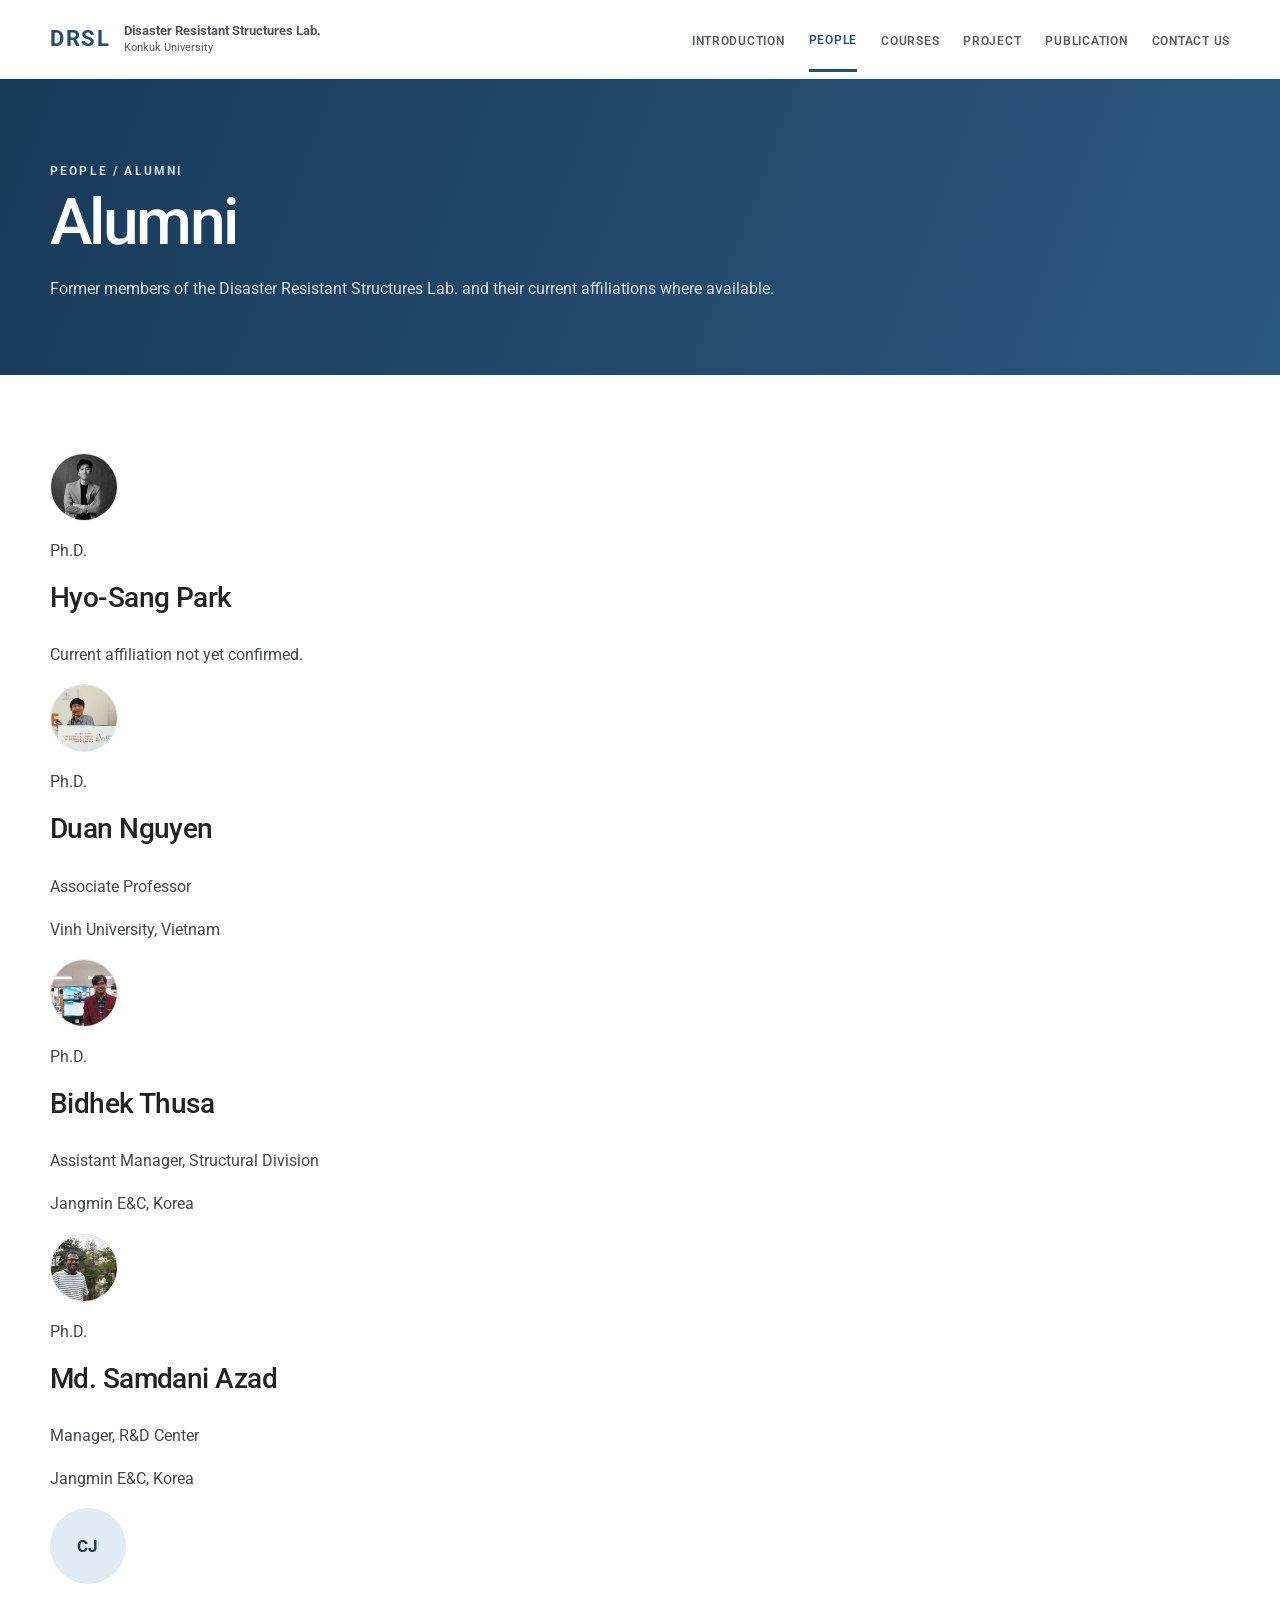
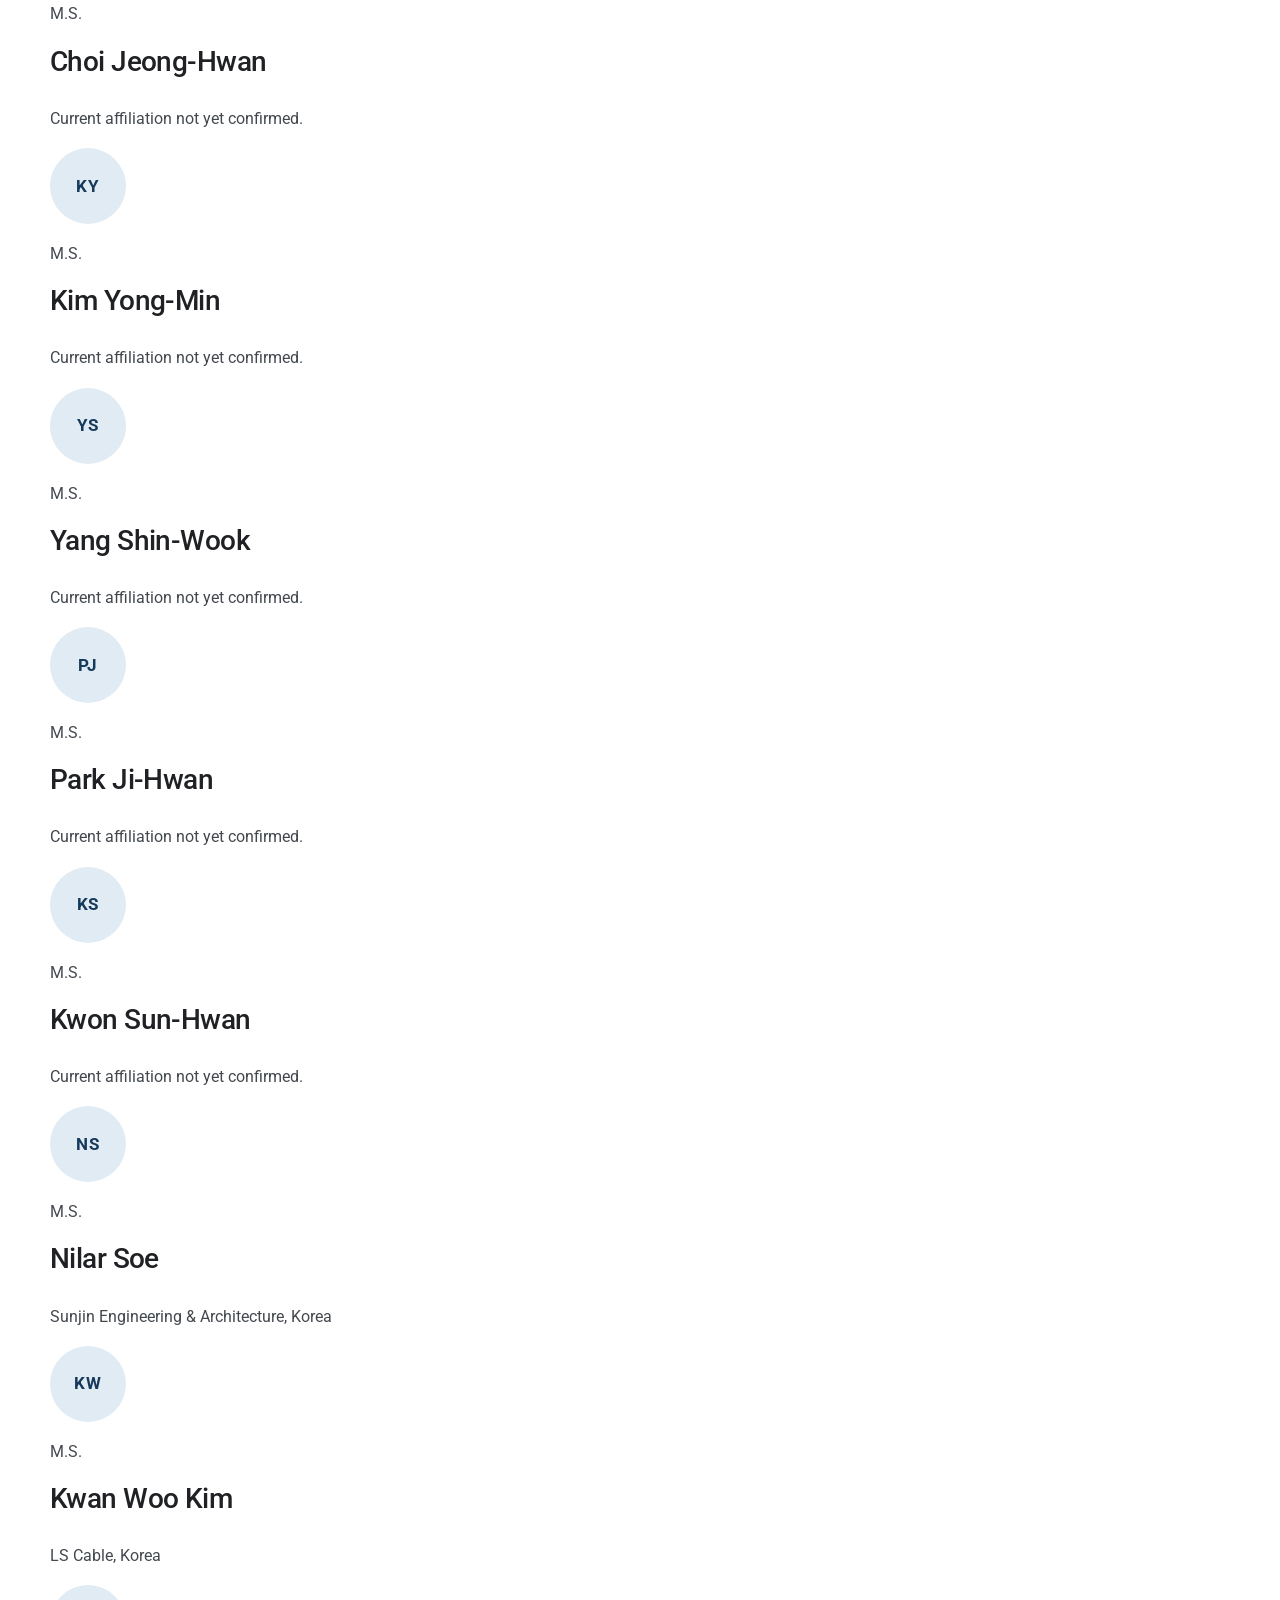
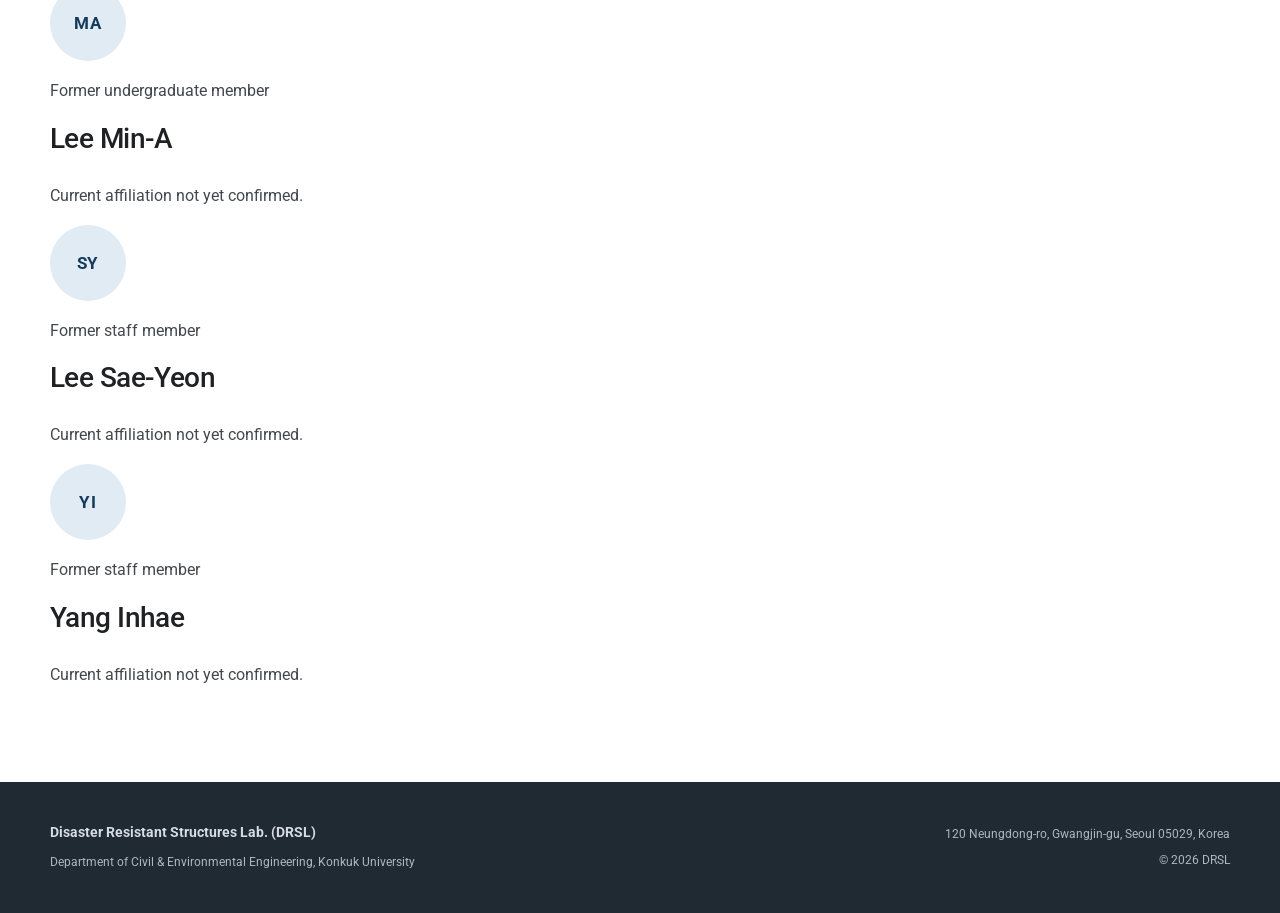
==== commit 22046df6: "Add files via upload" ====
--- a/alumni.html
+++ b/alumni.html
@@ -56,7 +56,7 @@
   <div class="container alumni-profile-grid">
 
 <article class="alumni-profile-card">
-      <div class="avatar">HP</div>
+      <img class="alumni-photo" src="assets/hyo-sang-park.jpg" alt="Hyo-Sang Park">
       <div>
         <p class="alumni-degree">Ph.D.</p>
         <h2>Hyo-Sang Park</h2>
@@ -65,7 +65,7 @@
     </article>
 
 <article class="alumni-profile-card">
-      <div class="avatar">DN</div>
+      <img class="alumni-photo" src="assets/duan-nguyen.jpg" alt="Duan Nguyen">
       <div>
         <p class="alumni-degree">Ph.D.</p>
         <h2>Duan Nguyen</h2>
@@ -75,7 +75,7 @@
     </article>
 
 <article class="alumni-profile-card">
-      <div class="avatar">BT</div>
+      <img class="alumni-photo" src="assets/bidhek-thusa.jpg" alt="Bidhek Thusa">
       <div>
         <p class="alumni-degree">Ph.D.</p>
         <h2>Bidhek Thusa</h2>
@@ -85,7 +85,7 @@
     </article>
 
 <article class="alumni-profile-card">
-      <div class="avatar">SA</div>
+      <img class="alumni-photo" src="assets/samdani-azad.png" alt="Md. Samdani Azad">
       <div>
         <p class="alumni-degree">Ph.D.</p>
         <h2>Md. Samdani Azad</h2>
--- a/styles.css
+++ b/styles.css
@@ -117,13 +117,25 @@
 }
 
 
-.alumni-profile-grid{display:grid;grid-template-columns:repeat(2,minmax(0,1fr));gap:18px}
-.alumni-profile-card{display:flex;gap:20px;align-items:flex-start;border:1px solid var(--line);padding:24px;min-height:180px}
-.alumni-profile-card .avatar{flex:0 0 auto;width:68px;height:68px}
-.alumni-profile-card h2{font-size:1.12rem;margin:3px 0 8px}
-.alumni-degree{margin:0!important;font-size:.74rem!important;font-weight:700;letter-spacing:.08em;text-transform:uppercase;color:var(--blue)!important}
-.alumni-position{margin:0!important;font-size:.92rem!important;font-weight:500;color:#343a40!important}
-.alumni-affiliation{margin:2px 0 0!important;font-size:.9rem!important;color:var(--muted)!important}
-.empty-state{padding:34px;border:1px solid var(--line);background:var(--soft)}
-.empty-state h2{margin-bottom:10px}
-@media(max-width:760px){.alumni-profile-grid{grid-template-columns:1fr}}
+.profile-photo{
+  display:block;
+  width:170px;
+  height:170px;
+  border-radius:50%;
+  object-fit:cover;
+  object-position:center;
+  margin-bottom:25px;
+  border:1px solid var(--line);
+  background:var(--soft);
+}
+.profile-photo.xl{width:170px;height:170px}
+.alumni-photo{
+  flex:0 0 auto;
+  width:68px;
+  height:68px;
+  border-radius:50%;
+  object-fit:cover;
+  object-position:center;
+  border:1px solid var(--line);
+  background:var(--soft);
+}
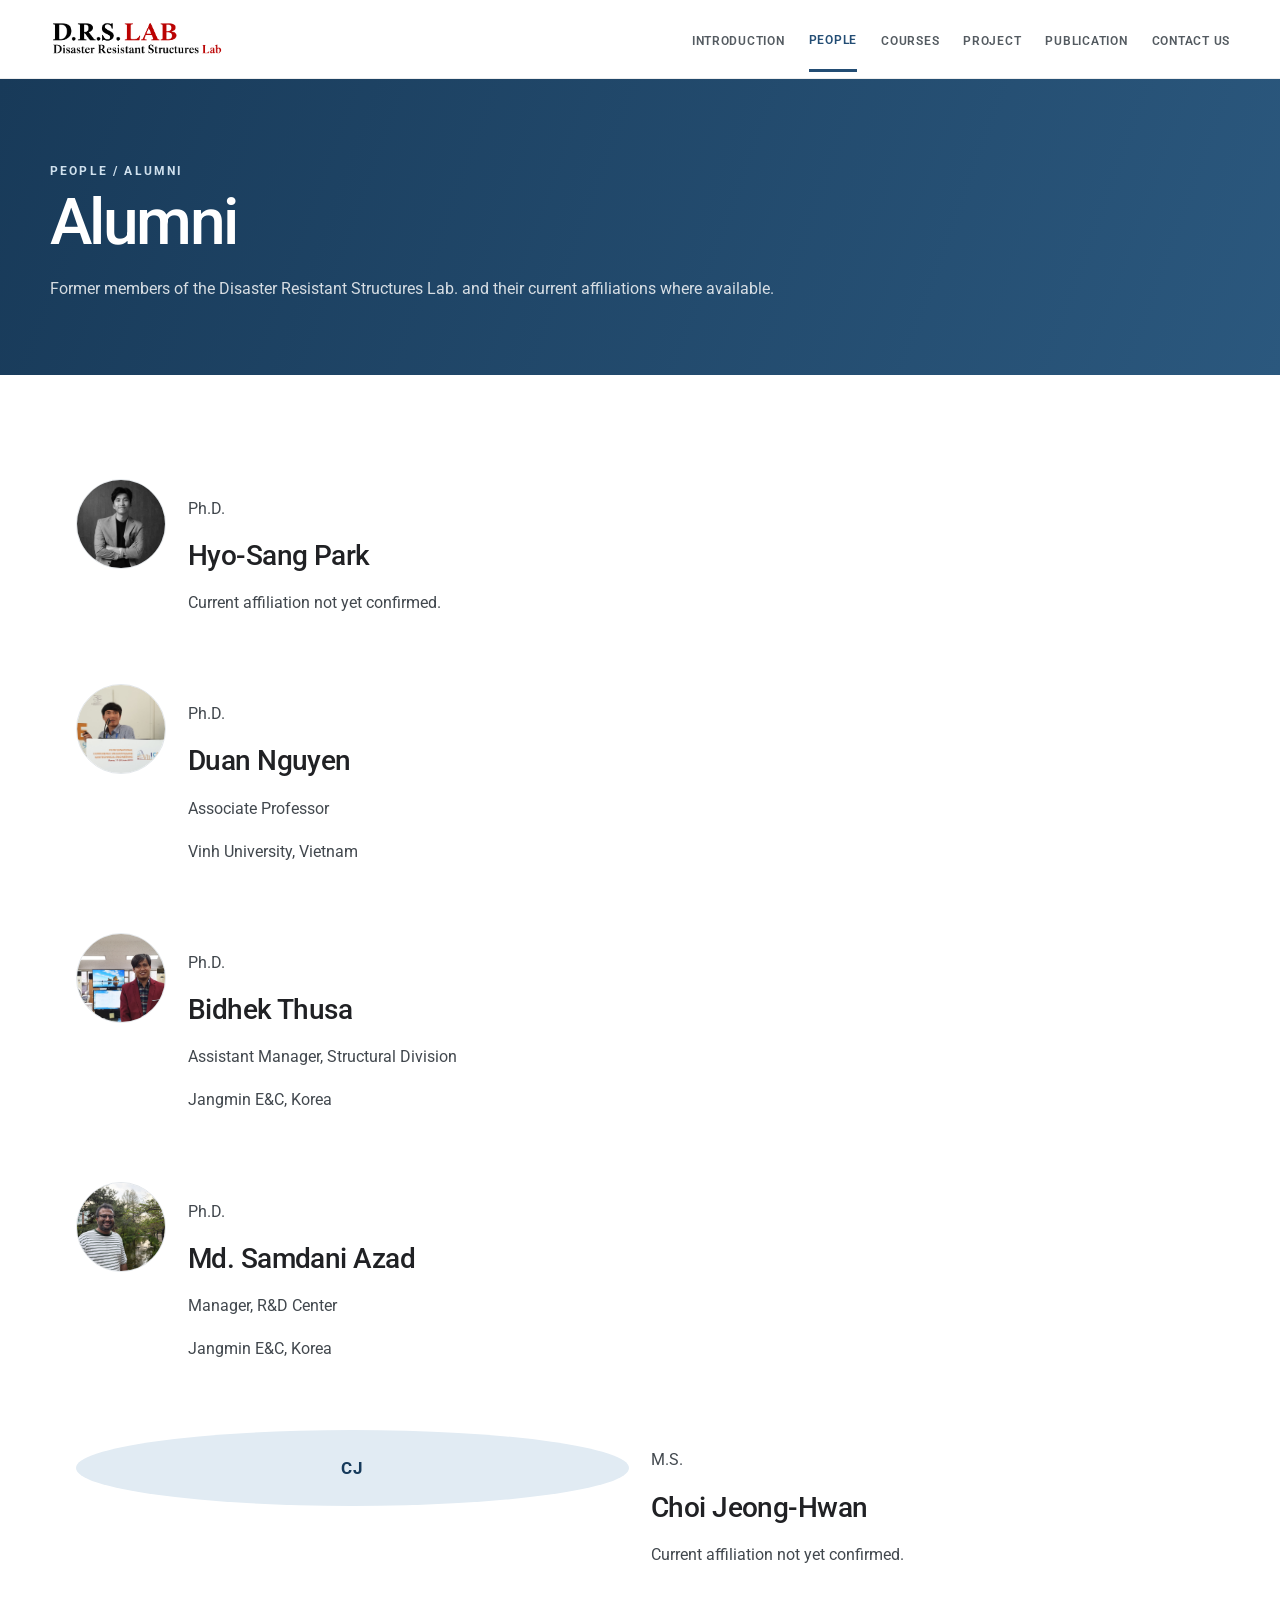
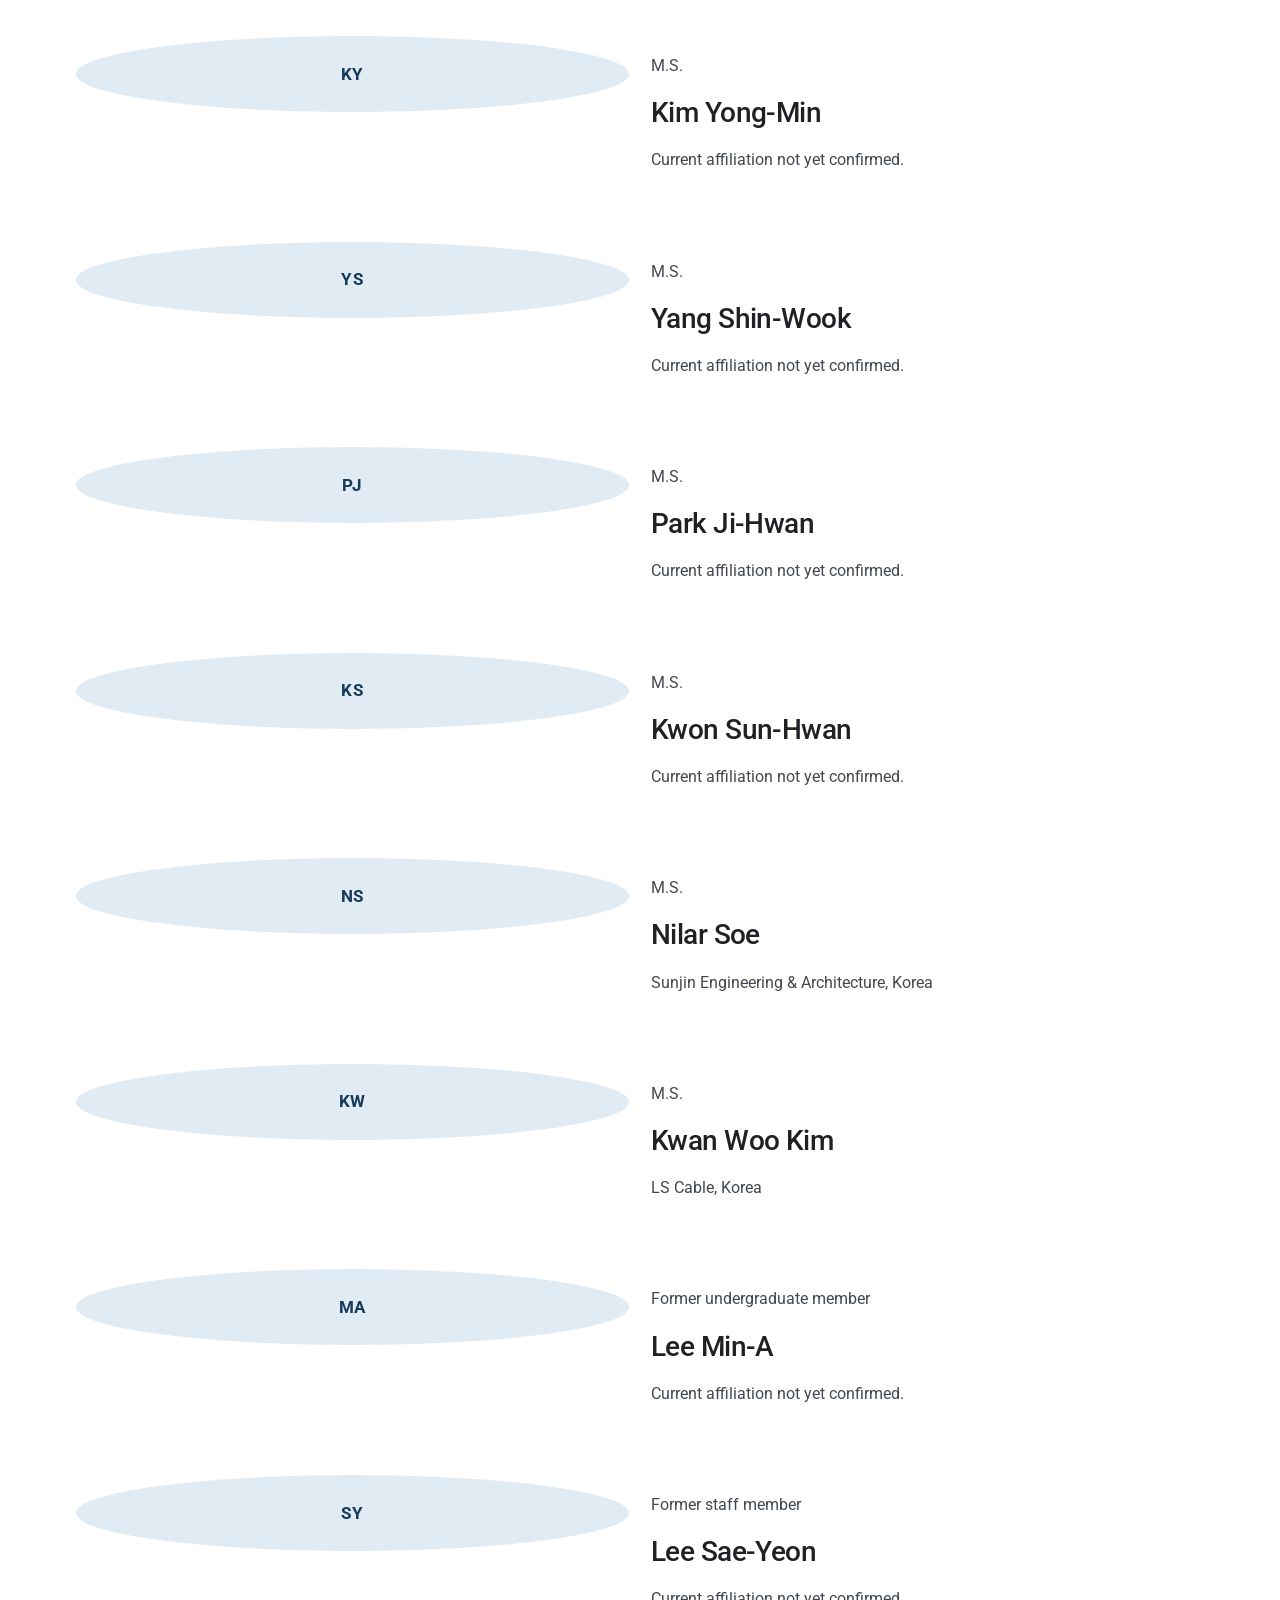
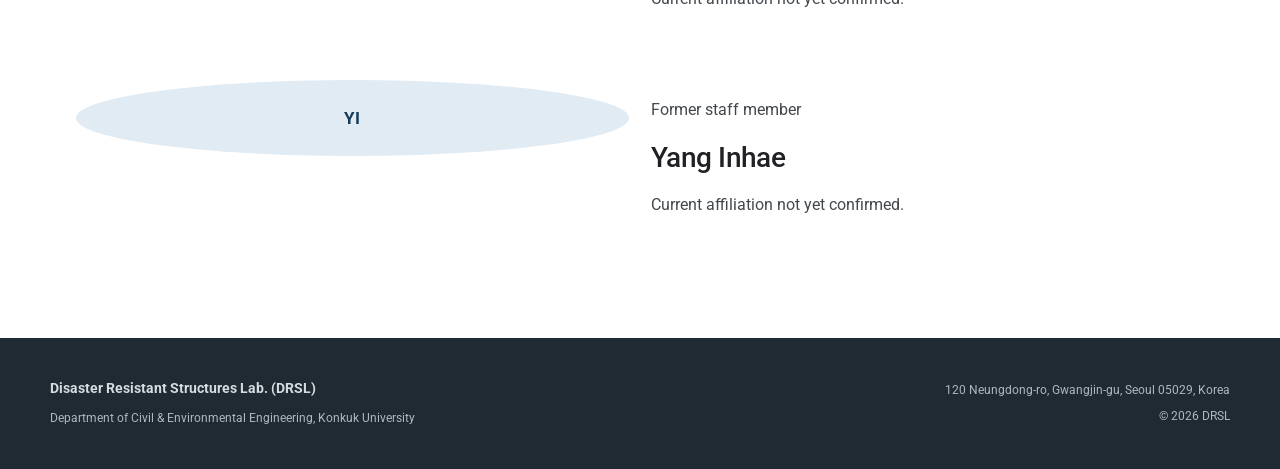
==== commit 5a0b5025: "Add files via upload" ====
--- a/alumni.html
+++ b/alumni.html
@@ -14,12 +14,8 @@
 
 <header class="site-header">
   <div class="header-inner">
-    <a class="brand" href="index.html">
-      <span class="brand-mark">DRSL</span>
-      <span class="brand-copy">
-        <strong>Disaster Resistant Structures Lab.</strong>
-        <small>Konkuk University</small>
-      </span>
+    <a class="brand logo-brand" href="index.html" aria-label="DRSL home">
+      <img class="site-logo" src="assets/drsl-logo.png" alt="D.R.S. LAB — Disaster Resistant Structures Lab">
     </a>
     <button class="nav-toggle" type="button" aria-expanded="false" aria-label="Toggle navigation">
       <span></span><span></span><span></span>
--- a/styles.css
+++ b/styles.css
@@ -139,3 +139,82 @@
   border:1px solid var(--line);
   background:var(--soft);
 }
+
+/* ===== Alumni profile photo sizing ===== */
+.alumni-profile-card {
+  display: flex;
+  align-items: flex-start;
+  gap: 22px;
+  padding: 26px;
+  min-height: 180px;
+  overflow: hidden;
+}
+
+.alumni-profile-card .alumni-photo {
+  width: 90px !important;
+  height: 90px !important;
+  min-width: 90px;
+  max-width: 90px;
+  flex: 0 0 90px;
+  display: block;
+  object-fit: cover;
+  object-position: center;
+  border-radius: 50%;
+  border: 1px solid var(--line);
+  background: var(--soft);
+}
+
+.alumni-profile-card > div {
+  flex: 1;
+  min-width: 0;
+}
+
+.alumni-profile-card h2 {
+  margin: 4px 0 10px;
+}
+
+@media (max-width: 760px) {
+  .alumni-profile-card .alumni-photo {
+    width: 78px !important;
+    height: 78px !important;
+    min-width: 78px;
+    max-width: 78px;
+    flex-basis: 78px;
+  }
+}
+
+/* ===== DRSL header logo ===== */
+.logo-brand{
+  display:flex;
+  align-items:center;
+  min-width:245px;
+  padding:6px 0;
+}
+.site-logo{
+  display:block;
+  width:auto;
+  height:58px;
+  max-width:300px;
+  object-fit:contain;
+}
+.people-card-photo{
+  display:block;
+  width:110px;
+  height:110px;
+  border-radius:50%;
+  object-fit:cover;
+  object-position:center;
+  border:1px solid var(--line);
+  background:var(--soft);
+}
+@media(max-width:980px){
+  .logo-brand{min-width:190px}
+  .site-logo{height:50px;max-width:235px}
+}
+@media(max-width:820px){
+  .logo-brand{min-width:0}
+  .site-logo{height:45px;max-width:210px}
+}
+@media(max-width:540px){
+  .site-logo{height:39px;max-width:180px}
+}
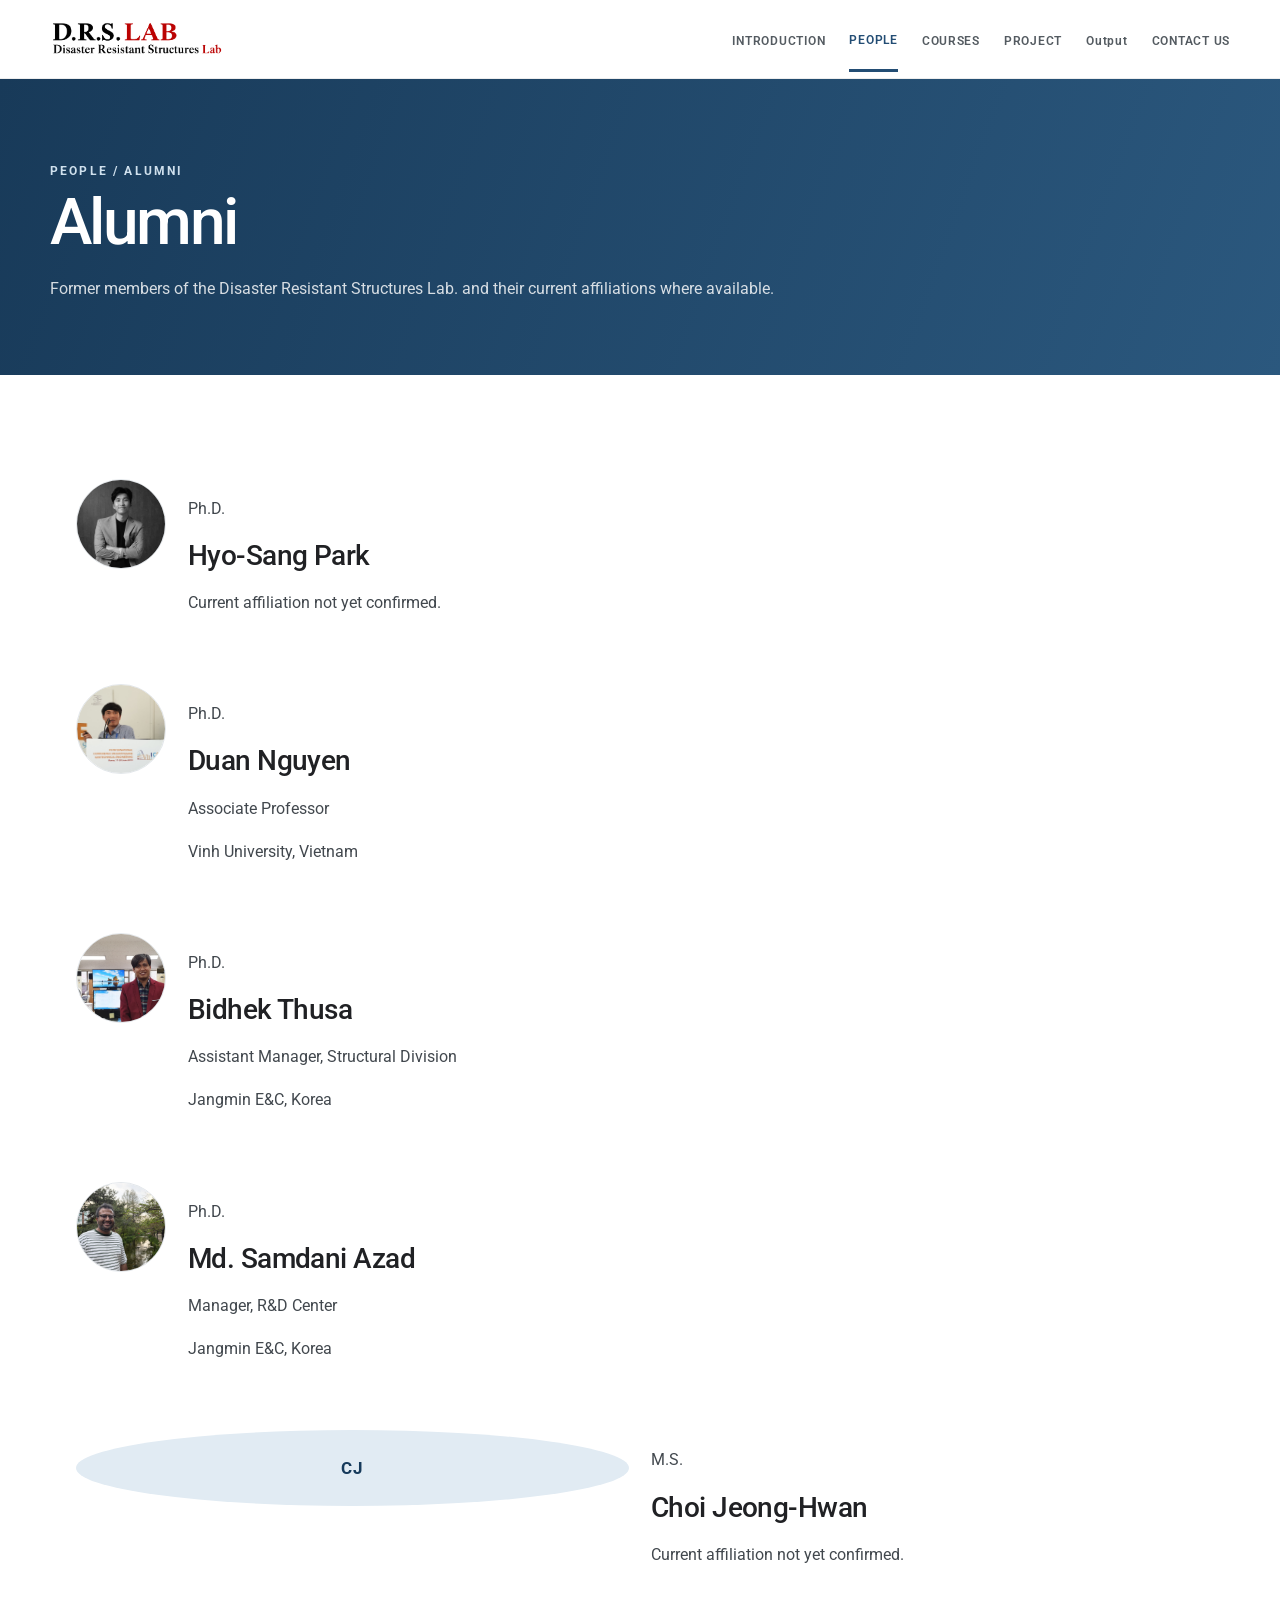
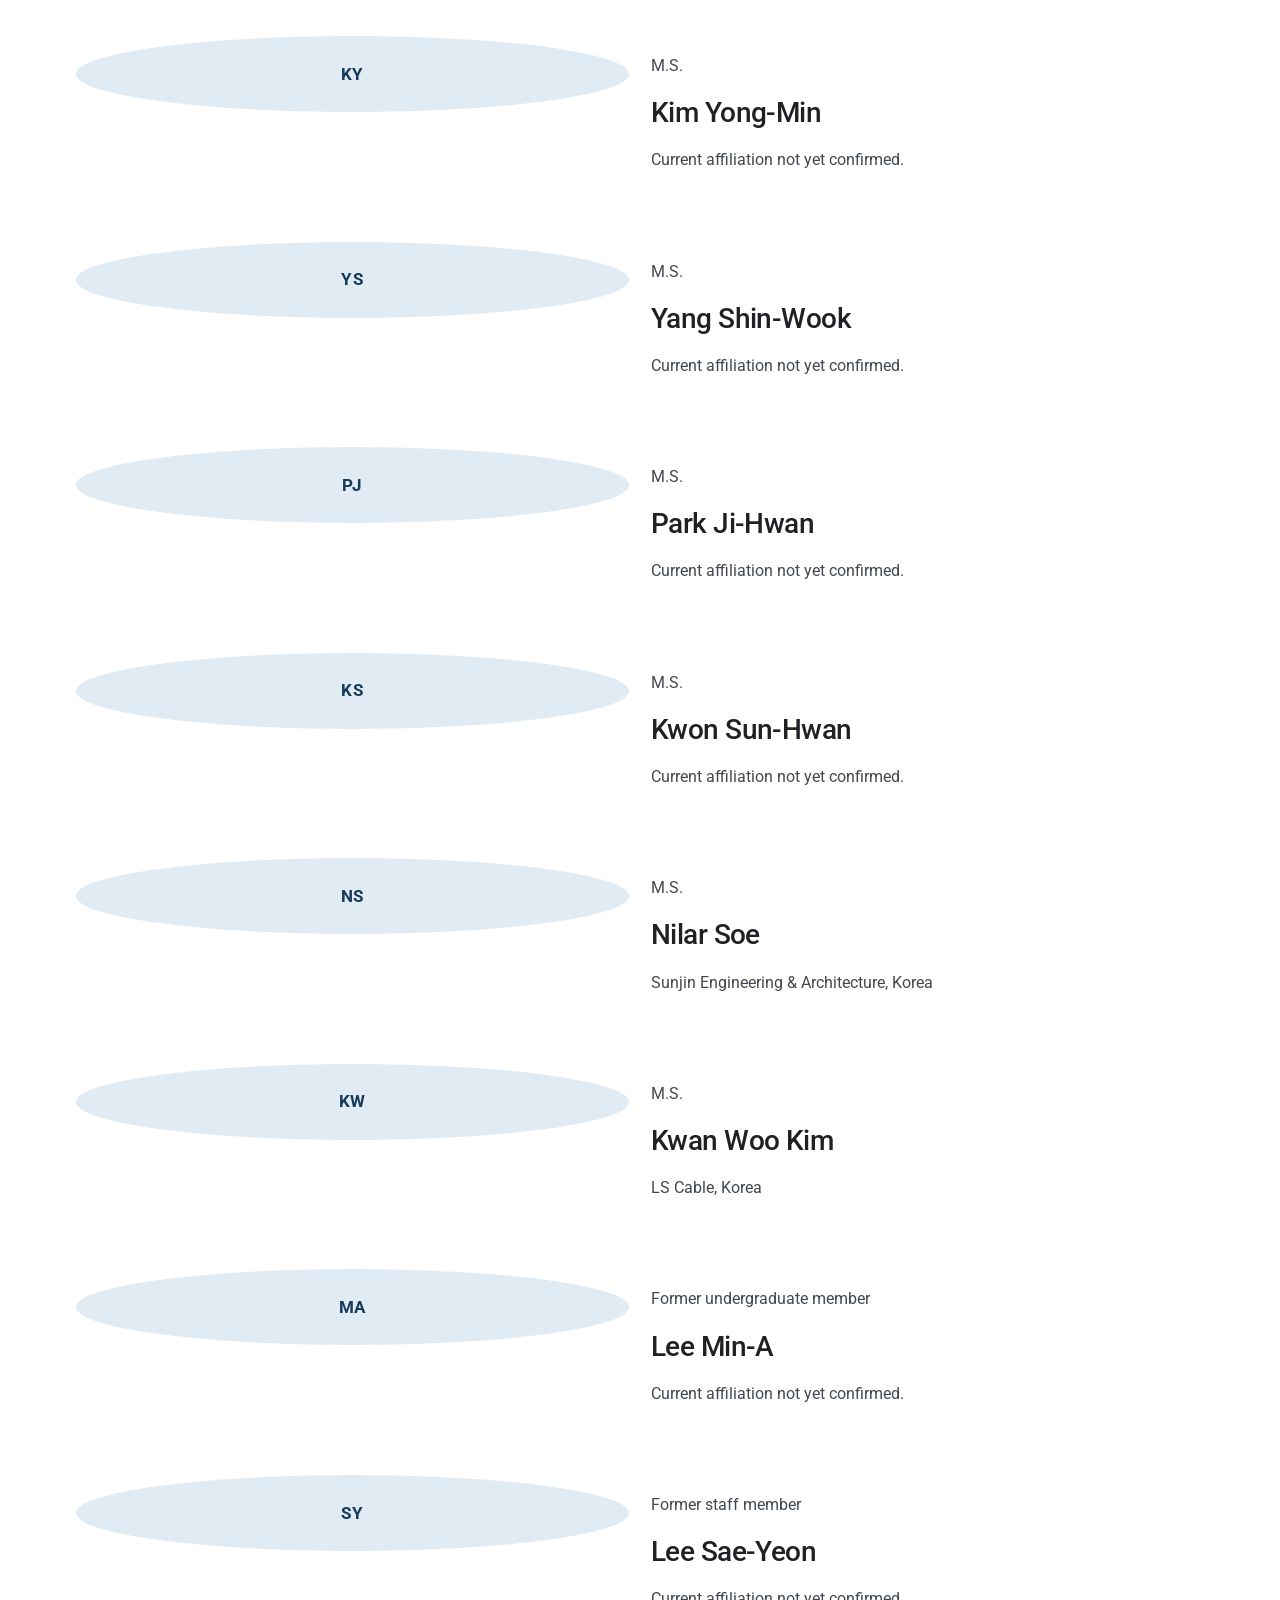
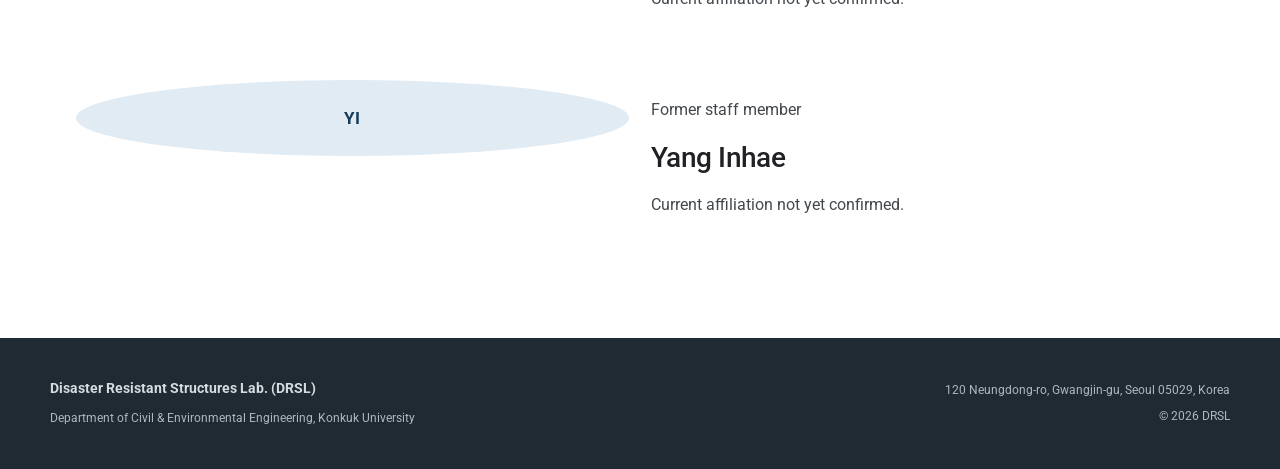
==== commit 29c43543: "Add files via upload" ====
--- a/alumni.html
+++ b/alumni.html
@@ -32,7 +32,7 @@
       </div>
       <a href="courses.html" data-page="courses">COURSES</a>
       <a href="project.html" data-page="project">PROJECT</a>
-      <a href="publication.html" data-page="publication">PUBLICATION</a>
+      <a href="output.html" data-page="publication">Output</a>
       <a href="contact.html" data-page="contact">CONTACT US</a>
     </nav>
   </div>
--- a/styles.css
+++ b/styles.css
@@ -218,3 +218,19 @@
 @media(max-width:540px){
   .site-logo{height:39px;max-width:180px}
 }
+
+
+/* ===== Publication categories and tabs ===== */
+.publication-category-grid{grid-template-columns:repeat(2,minmax(0,1fr))}
+.publication-category-card{min-height:280px}
+.publication-category-number{font-size:.78rem;font-weight:700;letter-spacing:.12em;color:var(--blue);margin-bottom:34px}
+.publication-switcher{border-bottom:1px solid var(--line);background:#fff}
+.publication-switcher .container{display:flex;gap:30px}
+.publication-tab{display:inline-block;padding:17px 0 14px;font-size:.82rem;font-weight:700;letter-spacing:.04em;color:var(--muted);border-bottom:3px solid transparent}
+.publication-tab:hover,.publication-tab.active{color:var(--blue);border-bottom-color:var(--blue)}
+.presentation-toolbar{display:none}
+.presentation-empty{margin-top:8px}
+@media(max-width:700px){
+  .publication-category-grid{grid-template-columns:1fr}
+  .publication-switcher .container{gap:20px}
+}
